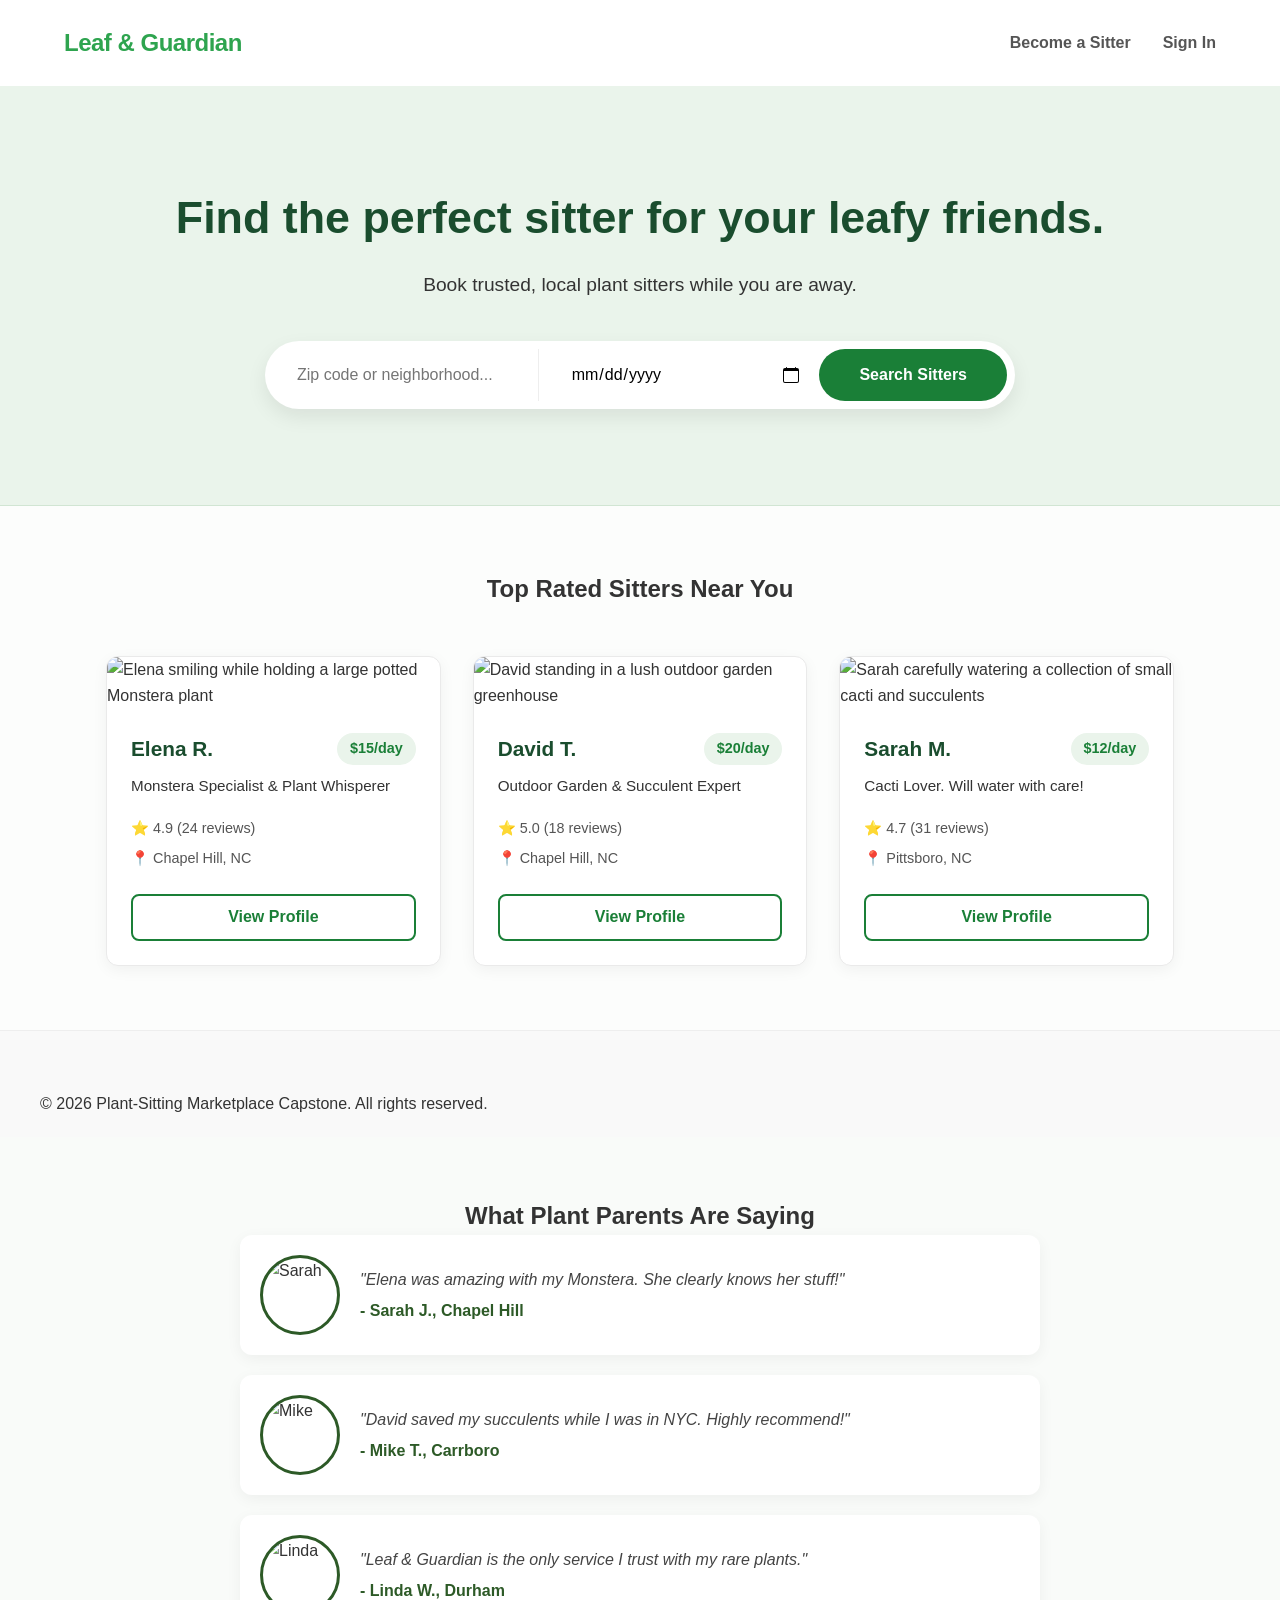
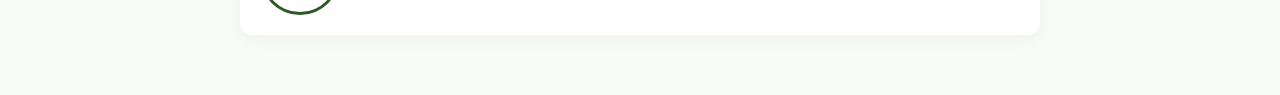
==== index.html @ a212be79 "Fixed typo" ====
<!doctype html>
<html lang="en">
  <head>
    <meta charset="UTF-8" />
    <meta name="viewport" content="width=device-width, initial-scale=1.0" />
    <title>Plant-Sitting Marketplace | Find Trusted Sitters</title>
    <link rel="stylesheet" href="styles.css" />
  </head>
  <body>
    <header class="site-header">
      <div class="logo">
        <h2>Leaf & Guardian</h2>
      </div>
      <nav class="primary-nav">
        <ul>
          <li><a href="#become-sitter">Become a Sitter</a></li>
          <li><a href="#sign-in">Sign In</a></li>
        </ul>
      </nav>
    </header>

    <main>
      <section class="hero-section">
        <div class="hero-content">
          <h1>Find the perfect sitter for your leafy friends.</h1>
          <p>Book trusted, local plant sitters while you are away.</p>

          <div class="search-bar-container">
            <form id="sitterSearchForm" class="search-form">
              <input
                type="text"
                id="locationInput"
                placeholder="Zip code or neighborhood..."
                aria-label="Enter zip code or neighborhood"
                required
              />
              <input
                type="date"
                id="datesInput"
                aria-label="Select dates for plant sitting"
                required
              />
              <button type="submit" id="searchSubmitBtn">Search Sitters</button>
            </form>
          </div>
        </div>
      </section>

      <!--Nice HTML semantics and hierarchy-->
      <section class="sitter-results-section">
        <h2>Top Rated Sitters Near You</h2>
        <div id="sitterGrid" class="sitter-grid">
          <article class="sitter-card">
            <img
              src="https://images.unsplash.com/photo-1601288496920-b6154fe3626a?auto=format&fit=crop&w=600&h=360&q=80"
              alt="Elena smiling while holding a large potted Monstera plant"
              class="sitter-photo"
            />
            <div class="sitter-info">
              <div class="sitter-header">
                <h3>Elena R.</h3>
                <span class="sitter-rate">$15/day</span>
              </div>
              <p class="sitter-tagline">
                Monstera Specialist & Plant Whisperer
              </p>
              <div class="sitter-meta">
                <span>⭐ 4.9 (24 reviews)</span>
                <span>📍 Chapel Hill, NC</span>
              </div>
              <button
                class="view-profile-btn"
                aria-label="View Elena's full profile"
              >
                View Profile
              </button>
            </div>
          </article>

          <article class="sitter-card">
            <img
              src="https://images.unsplash.com/photo-1592150621744-aca64f48394a?auto=format&fit=crop&w=600&h=360&q=80"
              alt="David standing in a lush outdoor garden greenhouse"
              class="sitter-photo"
            />
            <div class="sitter-info">
              <div class="sitter-header">
                <h3>David T.</h3>
                <span class="sitter-rate">$20/day</span>
              </div>
              <p class="sitter-tagline">Outdoor Garden & Succulent Expert</p>
              <div class="sitter-meta">
                <span>⭐ 5.0 (18 reviews)</span>
                <span>📍 Chapel Hill, NC</span>
              </div>
              <button
                class="view-profile-btn"
                aria-label="View David's full profile"
              >
                View Profile
              </button>
            </div>
          </article>

          <article class="sitter-card">
            <img
              src="https://images.unsplash.com/photo-1485955900006-10f4d324d411?auto=format&fit=crop&w=600&h=360&q=80"
              alt="Sarah carefully watering a collection of small cacti and succulents"
              class="sitter-photo"
            />
            <div class="sitter-info">
              <div class="sitter-header">
                <h3>Sarah M.</h3>
                <span class="sitter-rate">$12/day</span>
              </div>
              <p class="sitter-tagline">Cacti Lover. Will water with care!</p>
              <div class="sitter-meta">
                <span>⭐ 4.7 (31 reviews)</span>
                <span>📍 Pittsboro, NC</span>
              </div>
              <button
                class="view-profile-btn"
                aria-label="View Sarah's full profile"
              >
                View Profile
              </button>
            </div>
          </article>
        </div>
      </section>
    </main>

    <footer class="site-footer">
      <p>
        &copy; 2026 Plant-Sitting Marketplace Capstone. All rights reserved.
      </p>
    </footer>

    <script src="app.js"></script>

    <section class="reviews-section">
    <h2 class="section-title">What Plant Parents Are Saying</h2>
    <div class="reviews-container">
        <div class="review-card">
            <img src="https://randomuser.me/api/portraits/women/44.jpg" alt="Sarah" class="reviewer-img">
            <div class="review-content">
                <p class="review-text">"Elena was amazing with my Monstera. She clearly knows her stuff!"</p>
                <p class="review-author">- Sarah J., Chapel Hill</p>
            </div>
        </div>
        <div class="review-card">
            <img src="https://randomuser.me/api/portraits/men/32.jpg" alt="Mike" class="reviewer-img">
            <div class="review-content">
                <p class="review-text">"David saved my succulents while I was in NYC. Highly recommend!"</p>
                <p class="review-author">- Mike T., Carrboro</p>
            </div>
        </div>
        <div class="review-card">
            <img src="https://randomuser.me/api/portraits/women/68.jpg" alt="Linda" class="reviewer-img">
            <div class="review-content">
                <p class="review-text">"Leaf & Guardian is the only service I trust with my rare plants."</p>
                <p class="review-author">- Linda W., Durham</p>
            </div>
        </div>
    </div>
</section>
  </body>
</html>
---- styles.css ----
:root {
    /* Colors */
    --primary-green: #2d5a27;
    --text-dark: #333333;
    --bg-light: #fcfdfc;
    --white: #ffffff;

    /* Spacing & Sizing */
    --radius-standard: 8px;
    --space-md: 20px;
    --space-lg: 60px;
}



/* ==========================================
   1. GLOBAL RESET & TYPOGRAPHY
   ========================================== */
* {
    margin: 0;
    padding: 0;
    box-sizing: border-box;
    font-family: -apple-system, BlinkMacSystemFont, "Segoe UI", Roboto, Helvetica, Arial, sans-serif;
}

body {
    background-color: #fcfdfc;
    color: #333;
    line-height: 1.6;
}

/* ==========================================
   2. HEADER & NAVIGATION
   ========================================== */
.site-header {
    display: flex;
    justify-content: space-between; /* Pushes logo left, nav right */
    align-items: center;
    padding: 1.5rem 5%;
    background: white;
    box-shadow: 0 2px 10px rgba(0,0,0,0.05);
}

.logo h2 {
    color: #2ea44f; /* A trusting, natural green */
    font-weight: 800;
    letter-spacing: -0.5px;
}

.primary-nav ul {
    list-style: none;
    display: flex;
    gap: 2rem; /* Spaces out the menu items perfectly */
}

.primary-nav a {
    text-decoration: none;
    color: #555;
    font-weight: 600;
    transition: color 0.2s ease;
}

.primary-nav a:hover {
    color: #2ea44f;
}

/* ==========================================
   3. HERO SECTION (The main banner)
   ========================================== */
.hero-section {
    text-align: center;
    padding: 6rem 1rem;
    background-color: #eaf4eb; /* Soft green background */
    border-bottom: 1px solid #d1e5d3;
}

.hero-content h1 {
    font-size: 2.8rem;
    color: #1a4d2e;
    margin-bottom: 1rem;
}

.hero-content p {
    font-size: 1.2rem;
    color: #333; /* Darkened from #555 for WCAG AA compliance */
    margin-bottom: 2.5rem;
}

/* =========================================
   4. THE SEARCH BAR
   ========================================= */
.search-bar-container {
    max-width: 750px;
    margin: 0 auto;
    background: white;
    padding: 0.5rem;
    border-radius: 50px; /* Gives it that modern "pill" shape */
    box-shadow: 0 8px 20px rgba(0,0,0,0.08);
    overflow: hidden; /* Acts like scissors for the rounded corners! */
}

.search-form {
    display: flex;
    gap: 0.5rem;
}

.search-form input {
    flex: 1; /* Allows the text input to take up the most space */
    padding: 1rem 1.5rem;
    border: none;
    background: transparent;
    font-size: 1rem;
    outline: none;
}

/* Adds a subtle divider line between inputs */
#locationInput {
    border-right: 1px solid #eee;
    border-radius: 50px 0 0 50px;
}

.search-form button {
    padding: 1rem 2.5rem;
    background: #1a7f37; /* Darkened from #2ea44f for WCAG AA compliance */
    color: white;
    border: none;
    border-radius: 50px;
    font-size: 1rem;
    font-weight: bold;
    cursor: pointer;
    transition: background 0.2s ease;
}

.search-form button:hover {
    background: #115c26; /* Darkened the hover state to match */
}

/* Temporary spacing for our next step */
.sitter-results-section {
    padding: 4rem 5%;
    text-align: center;
}


/* ==========================================
   5. SITTER PROFILE CARDS (CSS Grid)
   ========================================== */
.sitter-grid {
    display: grid;
    /* This line is pure magic. It auto-sizes the cards for mobile, tablet, and desktop automatically! */
    grid-template-columns: repeat(auto-fit, minmax(300px, 1fr));
    gap: 2rem;
    max-width: 1100px;
    margin: 3rem auto 0;
    padding: 0 1rem;
}

.sitter-card {
    background: white;
    border-radius: 12px;
    overflow: hidden;
    box-shadow: 0 4px 15px rgba(0,0,0,0.05);
    transition: transform 0.2s ease, box-shadow 0.2s ease;
    text-align: left;
    border: 1px solid #eaeaea;
}

/* Adds a nice premium "lift" effect when the user hovers over the card */
.sitter-card:hover {
    transform: translateY(-5px);
    box-shadow: 0 8px 25px rgba(0,0,0,0.1);
}

.sitter-image-placeholder {
    height: 180px;
    background-color: #d1e5d3; /* Soft green placeholder */
    display: flex;
    align-items: center;
    justify-content: center;
    color: #1a7f37;
    font-weight: bold;
}

.sitter-info {
    padding: 1.5rem;
}

.sitter-header {
    display: flex;
    justify-content: space-between;
    align-items: center;
    margin-bottom: 0.5rem;
}

.sitter-header h3 {
    color: #1a4d2e;
    font-size: 1.3rem;
}

.sitter-rate {
    background: #eaf4eb;
    color: #1a7f37;
    padding: 0.3rem 0.8rem;
    border-radius: 20px;
    font-weight: bold;
    font-size: 0.9rem;
}

.sitter-tagline {
    color: #333;
    font-size: 0.95rem;
    margin-bottom: 1.2rem;
}

.sitter-meta {
    display: flex;
    flex-direction: column;
    gap: 0.4rem;
    font-size: 0.9rem;
    color: #555;
    margin-bottom: 1.5rem;
}

.view-profile-btn {
    width: 100%;
    padding: 0.8rem;
    background: white;
    color: #1a7f37;
    border: 2px solid #1a7f37;
    border-radius: 8px;
    font-weight: bold;
    font-size: 1rem;
    cursor: pointer;
    transition: all 0.2s ease;
}

.view-profile-btn:hover {
    background: #1a7f37;
    color: white;
}

/* ==========================================
   LOADING SPINNER ANIMATION
   ========================================== */
.spinner {
    display: inline-block;
    width: 1rem;
    height: 1rem;
    /* We create a transparent border, but make the top border white */
    border: 3px solid rgba(255, 255, 255, 0.3);
    border-radius: 50%;
    border-top-color: #ffffff;
    /* This makes it spin endlessly! */
    animation: spin 1s ease-in-out infinite;
    margin-right: 8px;
    vertical-align: middle;
}

@keyframes spin {
    to { transform: rotate(360deg); }
}

/* ==========================================
   PLANT SPROUTING ANIMATION (SUCCESS STATE)
   ========================================== */
.success-container {
    text-align: center;
    padding: 3rem 1rem;
    animation: fadeIn 0.5s ease-in;
}

.sprout-icon {
    font-size: 3rem;
    display: inline-block;
    opacity: 0;
    /* Start pushed down and tiny */
    transform: translateY(30px) scale(0.2); 
    /* The cubic-bezier gives it that natural, bouncy "spring" effect! */
    animation: sproutUp 0.8s cubic-bezier(0.175, 0.885, 0.32, 1.275) forwards;
}

/* Cascading delays so they grow one by one */
.sprout-1 { animation-delay: 0.1s; }
.sprout-2 { animation-delay: 0.3s; font-size: 4.5rem; margin: 0 15px; }
.sprout-3 { animation-delay: 0.5s; }

@keyframes sproutUp {
    to {
        opacity: 1;
        transform: translateY(0) scale(1);
    }
}

@keyframes fadeIn {
    from { opacity: 0; }
    to { opacity: 1; }
}

/* 1. Target the inputs inside your white search pill */
.search-container input {
    flex: 1; /* Tells the inputs to grow and fill available space evenly */
    min-width: 0; /* CRITICAL FIX: Forces the browser to let the input shrink smaller than its default User Agent size! */
    box-sizing: border-box; /* Ensures padding doesn't add to the total width */
}

/* 2. Target the button to ensure it never shrinks */
.search-container button {
    flex-shrink: 0; /* Tells the green button to NEVER shrink, forcing the inputs to shrink instead */
}

/* --- Cross-Browser Date Input Fix --- */
input[type="date"] {
    position: relative;
    appearance: none;
    -webkit-appearance: none;
    
    /* 1. Add the icon as a background image */
    background-image: url('data:image/svg+xml;utf8,<svg xmlns="http://www.w3.org/2000/svg" width="16" height="16" fill="currentColor" viewBox="0 0 16 16"><path d="M3.5 0a.5.5 0 0 1 .5.5V1h8V.5a.5.5 0 0 1 1 0V1h1a2 2 0 0 1 2 2v11a2 2 0 0 1-2 2H2a2 2 0 0 1-2-2V3a2 2 0 0 1 2-2h1V.5a.5.5 0 0 1 .5-.5zM1 4v10a1 1 0 0 0 1 1h12a1 1 0 0 0 1-1V4H1z"/></svg>');
    background-repeat: no-repeat;
    background-position: right 12px center;
    background-size: 16px;
    cursor: pointer;
}

/* 2. Stretch the invisible trigger to cover the whole box */
input[type="date"]::-webkit-calendar-picker-indicator {
    position: absolute;
    top: 0;
    left: 0;
    right: 0;
    bottom: 0;
    width: 100%;
    height: 100%;
    margin: 0;
    padding: 0;
    opacity: 0; /* Keeps the native icon hidden but functional */
    cursor: pointer;
}

/* 3. Specifically hide the duplicate Firefox native icon */
input[type="date"]::-moz-calendar-picker-indicator {
    display: none;
}

/* This only triggers on screens smaller than 600px (Mobile) */
@media (max-width: 600px) {
    /* Target the main container you showed in the screenshot */
    .search-bar-container {
        width: 95% !important;
        margin: 20px auto !important;
        background: transparent !important; /* Remove the pill background on mobile if desired */
        box-shadow: none !important;
    }

    /* Target the form inside the container */
    .search-form {
        flex-direction: column !important; /* This is the magic stacking command */
        display: flex !important;
        gap: 15px !important;
        background-color: white !important; /* Put the white background on the form itself */
        padding: 20px !important;
        border-radius: 20px !important;
        box-shadow: 0 4px 15px rgba(0,0,0,0.1) !important;
    }

    /* Make the inputs and button stretch to full width */
    .search-form input, 
    .search-form button {
        width: 100% !important;
        margin: 0 !important;
        border: 1px solid #ddd !important;
        border-radius: 10px !important;
        height: 55px !important; /* Thicker tap targets for mobile thumbs */
        font-size: 16px !important; /* Prevents iOS from zooming in on focus */
    }

    /* Hide the vertical lines (dividers) because they look weird in a vertical list */
    .divider {
        display: none !important;
    }
}

.reviews-section {
    padding: 60px 20px;
    background-color: #f9fbf9;
    text-align: center;
}

.reviews-container {
    display: flex;
    flex-direction: column; /* This stacks them vertically */
    align-items: center;    /* This centers the stack */
    gap: 20px;
    max-width: 800px;       /* Keeps the stack from being too wide */
    margin: 0 auto;
}

.review-card {
    background: white;
    padding: 20px;
    border-radius: 12px;
    box-shadow: 0 4px 15px rgba(0,0,0,0.05);
    display: flex;          /* Aligns image and text side-by-side inside the card */
    align-items: center;
    gap: 20px;
    width: 100%;            /* Makes cards uniform width */
    text-align: left;       /* Keeps the text readable */
}

.reviewer-img {
    width: 80px;
    height: 80px;
    border-radius: 50%;     /* Makes the picture a circle */
    object-fit: cover;
    border: 3px solid var(--primary-green);
}

.review-text {
    font-style: italic;
    color: #444;
    margin-bottom: 5px;
}

.review-author {
    font-weight: bold;
    color: var(--primary-green);
}

.faq-section {
    padding: 60px 20px;
    background-color: #fcfcfc;
    text-align: center;
}

.faq-container {
    max-width: 800px; /* Centers and limits the width of the whole FAQ */
    margin: 0 auto;
}

.faq-item {
    background: #fff;
    border-radius: 8px;
    box-shadow: 0 4px 15px rgba(0,0,0,0.03); /* Subtle, professional shadow */
    margin-bottom: 15px;
    text-align: left; /* Keeps the text aligned left within the card */
    width: 100%; /* Ensures the cards are uniform width */
    cursor: pointer; /* Makes it feel clickable */
}

/* Styles the clickable question bar */
.faq-question {
    padding: 20px;
    list-style: none; /* Hides the default bullet/marker */
    position: relative;
    outline: none;
}

.faq-question h3 {
    margin: 0;
    font-size: 1.1rem;
    color: #333;
    font-weight: 600;
}

/* Styling the built-in browser carrot (arrow) */
.faq-question::after {
    content: '❯'; /* This is the specific arrow you like */
    position: absolute;
    right: 20px;
    top: 50%;
    transform: translateY(-50%) rotate(90deg); /* Sets the arrow's starting position */
    font-size: 0.9rem;
    color: var(--primary-green); /* Your brand green */
    transition: transform 0.3s ease; /* Makes the arrow animate when clicked */
}

/* Rotates the arrow when the FAQ is opened */
.faq-item[open] .faq-question::after {
    transform: translateY(-50%) rotate(-90deg);
}

/* Styles the expanded answer box */
.faq-answer {
    padding: 0 20px 20px 20px;
}

.faq-answer p {
    color: #555;
    line-height: 1.6;
    margin: 0;
}

.site-footer {
    background-color: #f9f9f9;
    padding: 60px 40px 20px;
    border-top: 1px solid #eee;
    font-family: sans-serif;
}

.footer-container {
    display: grid;
    grid-template-columns: repeat(auto-fit, minmax(200px, 1fr));
    gap: 40px;
    max-width: 1200px;
    margin: 0 auto;
    text-align: left;
}

.footer-col h4 {
    color: #333;
    font-size: 1.1rem;
    margin-bottom: 20px;
    font-weight: 700;
}

.footer-col a {
    display: block;
    color: #666;
    text-decoration: none;
    font-size: 0.9rem;
    margin-bottom: 12px;
}

/* Newsletter Input Area */
.signup-group {
    display: flex;
    gap: 10px;
    margin-bottom: 10px;
}

.signup-group input {
    padding: 12px;
    border: 1px solid #ccc;
    border-radius: 8px;
    flex-grow: 1;
}

.signup-group button {
    padding: 12px 20px;
    background: white;
    border: 1px solid #ccc;
    border-radius: 25px;
    font-weight: bold;
    cursor: pointer;
}

.disclaimer {
    font-size: 0.75rem;
    color: #888;
    line-height: 1.4;
}

/* Bottom Row */
.footer-bottom {
    max-width: 1200px;
    margin: 40px auto 0;
    padding-top: 20px;
    border-top: 1px solid #eee;
    display: flex;
    justify-content: space-between;
    align-items: center;
}

.footer-bottom p {
    color: #999;
    font-size: 0.8rem;
}
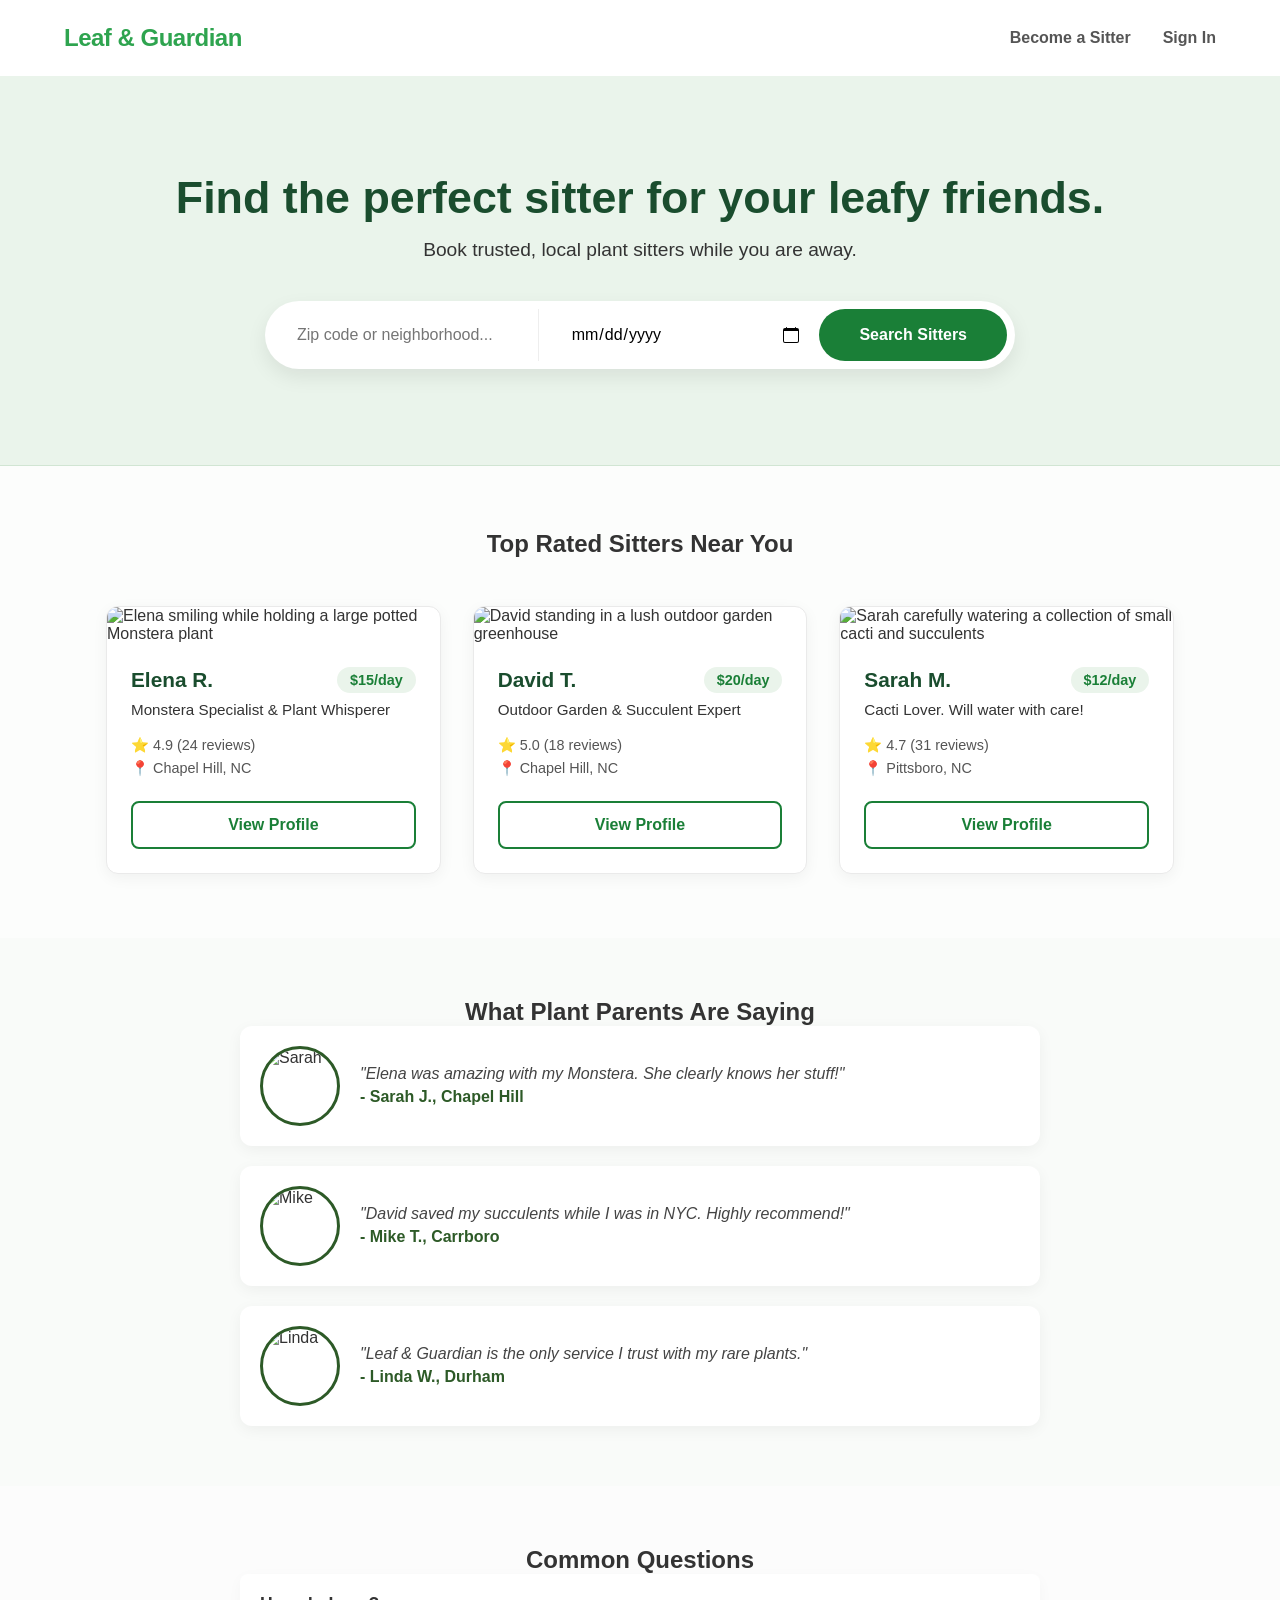
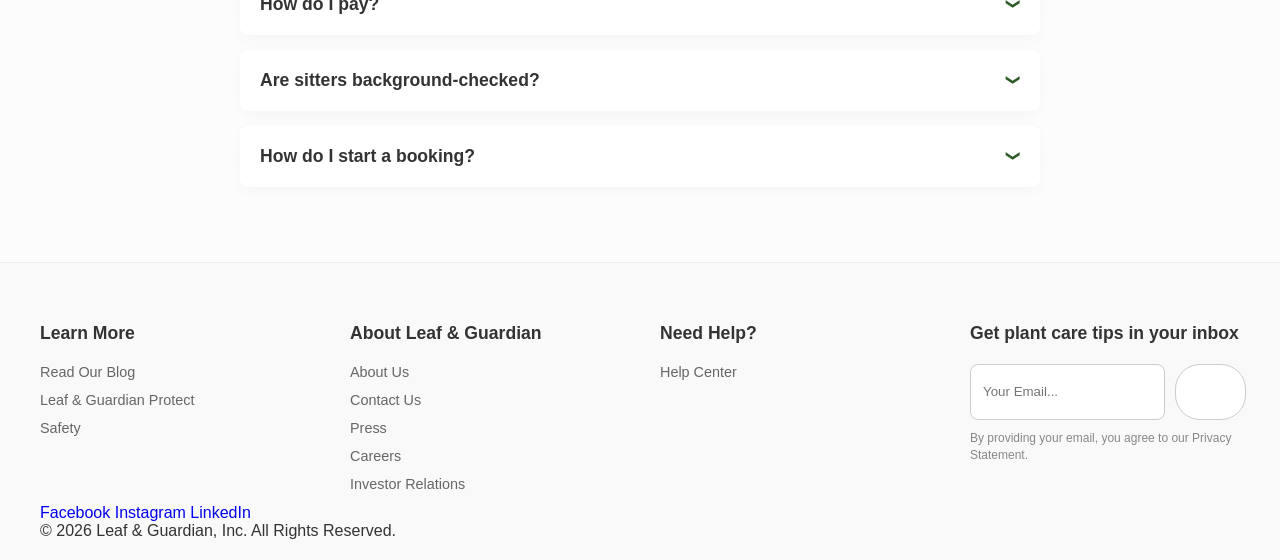
==== commit 8471a9a3: "Checkpoint: Cards and variables finalized, layout stabilized." ====
--- a/index.html
+++ b/index.html
@@ -130,32 +130,27 @@
       </section>
     </main>
 
-    <footer class="site-footer">
-      <p>
-        &copy; 2026 Plant-Sitting Marketplace Capstone. All rights reserved.
-      </p>
-    </footer>
 
     <script src="app.js"></script>
 
     <section class="reviews-section">
     <h2 class="section-title">What Plant Parents Are Saying</h2>
     <div class="reviews-container">
-        <div class="review-card">
+        <div class="review-card card">
             <img src="https://randomuser.me/api/portraits/women/44.jpg" alt="Sarah" class="reviewer-img">
             <div class="review-content">
                 <p class="review-text">"Elena was amazing with my Monstera. She clearly knows her stuff!"</p>
                 <p class="review-author">- Sarah J., Chapel Hill</p>
             </div>
         </div>
-        <div class="review-card">
+        <div class="review-card card">
             <img src="https://randomuser.me/api/portraits/men/32.jpg" alt="Mike" class="reviewer-img">
             <div class="review-content">
                 <p class="review-text">"David saved my succulents while I was in NYC. Highly recommend!"</p>
                 <p class="review-author">- Mike T., Carrboro</p>
             </div>
         </div>
-        <div class="review-card">
+        <div class="review-card card">
             <img src="https://randomuser.me/api/portraits/women/68.jpg" alt="Linda" class="reviewer-img">
             <div class="review-content">
                 <p class="review-text">"Leaf & Guardian is the only service I trust with my rare plants."</p>
@@ -164,5 +159,80 @@
         </div>
     </div>
 </section>
-  </body>
-</html>
+
+<section class="faq-section">
+    <div class="faq-container">
+        <h2 class="section-title">Common Questions</h2>
+
+        <details class="faq-item">
+            <summary class="faq-question">
+                <h3>How do I pay?</h3>
+            </summary>
+            <div class="faq-answer">
+                <p>Payments are securely processed through our online booking system.</p>
+            </div>
+        </details>
+
+        <details class="faq-item">
+            <summary class="faq-question">
+                <h3>Are sitters background-checked?</h3>
+            </summary>
+            <div class="faq-answer">
+                <p>Yes. All Leaf & Guardian sitters are fully background-checked and insured.</p>
+            </div>
+        </details>
+
+        <details class="faq-item">
+            <summary class="faq-question">
+                <h3>How do I start a booking?</h3>
+            </summary>
+            <div class="faq-answer">
+                <p>Browse our verified sitters, select a profile that fits your plant's needs, and click 'View Profile' to send a booking request directly to the sitter.</p>
+            </div>
+        </details>
+
+    </div>
+</section>
+
+<footer class="site-footer">
+    <div class="footer-container">
+        <div class="footer-col">
+            <h4>Learn More</h4>
+            <a href="#">Read Our Blog</a>
+            <a href="#">Leaf & Guardian Protect</a>
+            <a href="#">Safety</a>
+        </div>
+
+        <div class="footer-col">
+            <h4>About Leaf & Guardian</h4>
+            <a href="#">About Us</a>
+            <a href="#">Contact Us</a>
+            <a href="#">Press</a>
+            <a href="#">Careers</a>
+            <a href="#">Investor Relations</a>
+        </div>
+
+        <div class="footer-col">
+            <h4>Need Help?</h4>
+            <a href="#">Help Center</a>
+        </div>
+
+        <div class="footer-col newsletter">
+            <h4>Get plant care tips in your inbox</h4>
+            <div class="signup-group">
+                <input type="email" placeholder="Your Email...">
+                <button type="button" class="btn-primary">Sign up</button>
+            </div>
+            <p class="disclaimer">By providing your email, you agree to our Privacy Statement.</p>
+        </div>
+    </div>
+
+    <div class="social-icons">
+    <a href="#" style="text-decoration:none;"> Facebook </a>
+    <a href="#" style="text-decoration:none;"> Instagram </a>
+    <a href="#" style="text-decoration:none;"> LinkedIn </a>
+</div>
+        <p>&copy; 2026 Leaf & Guardian, Inc. All Rights Reserved.</p>
+    </div>
+</footer>
+  </body>
--- a/styles.css
+++ b/styles.css
@@ -1,18 +1,10 @@
 :root {
-    /* Colors */
     --primary-green: #2d5a27;
-    --text-dark: #333333;
-    --bg-light: #fcfdfc;
+    --text-dark: #333;
     --white: #ffffff;
-
-    /* Spacing & Sizing */
+    --space-md: 20px;
     --radius-standard: 8px;
-    --space-md: 20px;
-    --space-lg: 60px;
-}
-
-
-
+}
 /* ==========================================
    1. GLOBAL RESET & TYPOGRAPHY
    ========================================== */
@@ -26,7 +18,22 @@
 body {
     background-color: #fcfdfc;
     color: #333;
-    line-height: 1.6;
+}
+
+.btn-primary {
+    background-color: var(--primary-green);
+    color: var(--white);
+    padding: 10px var(--space-md);
+    border-radius: var(--radius-standard);
+    border: none;
+    cursor: pointer;
+}
+
+.card {
+    background-color: var(--white);
+    padding: var(--space-md);
+    border-radius: var(--radius-standard);
+    box-shadow: 0 4px 10px rgba(0,0,0,0.1);
 }
 
 /* ==========================================
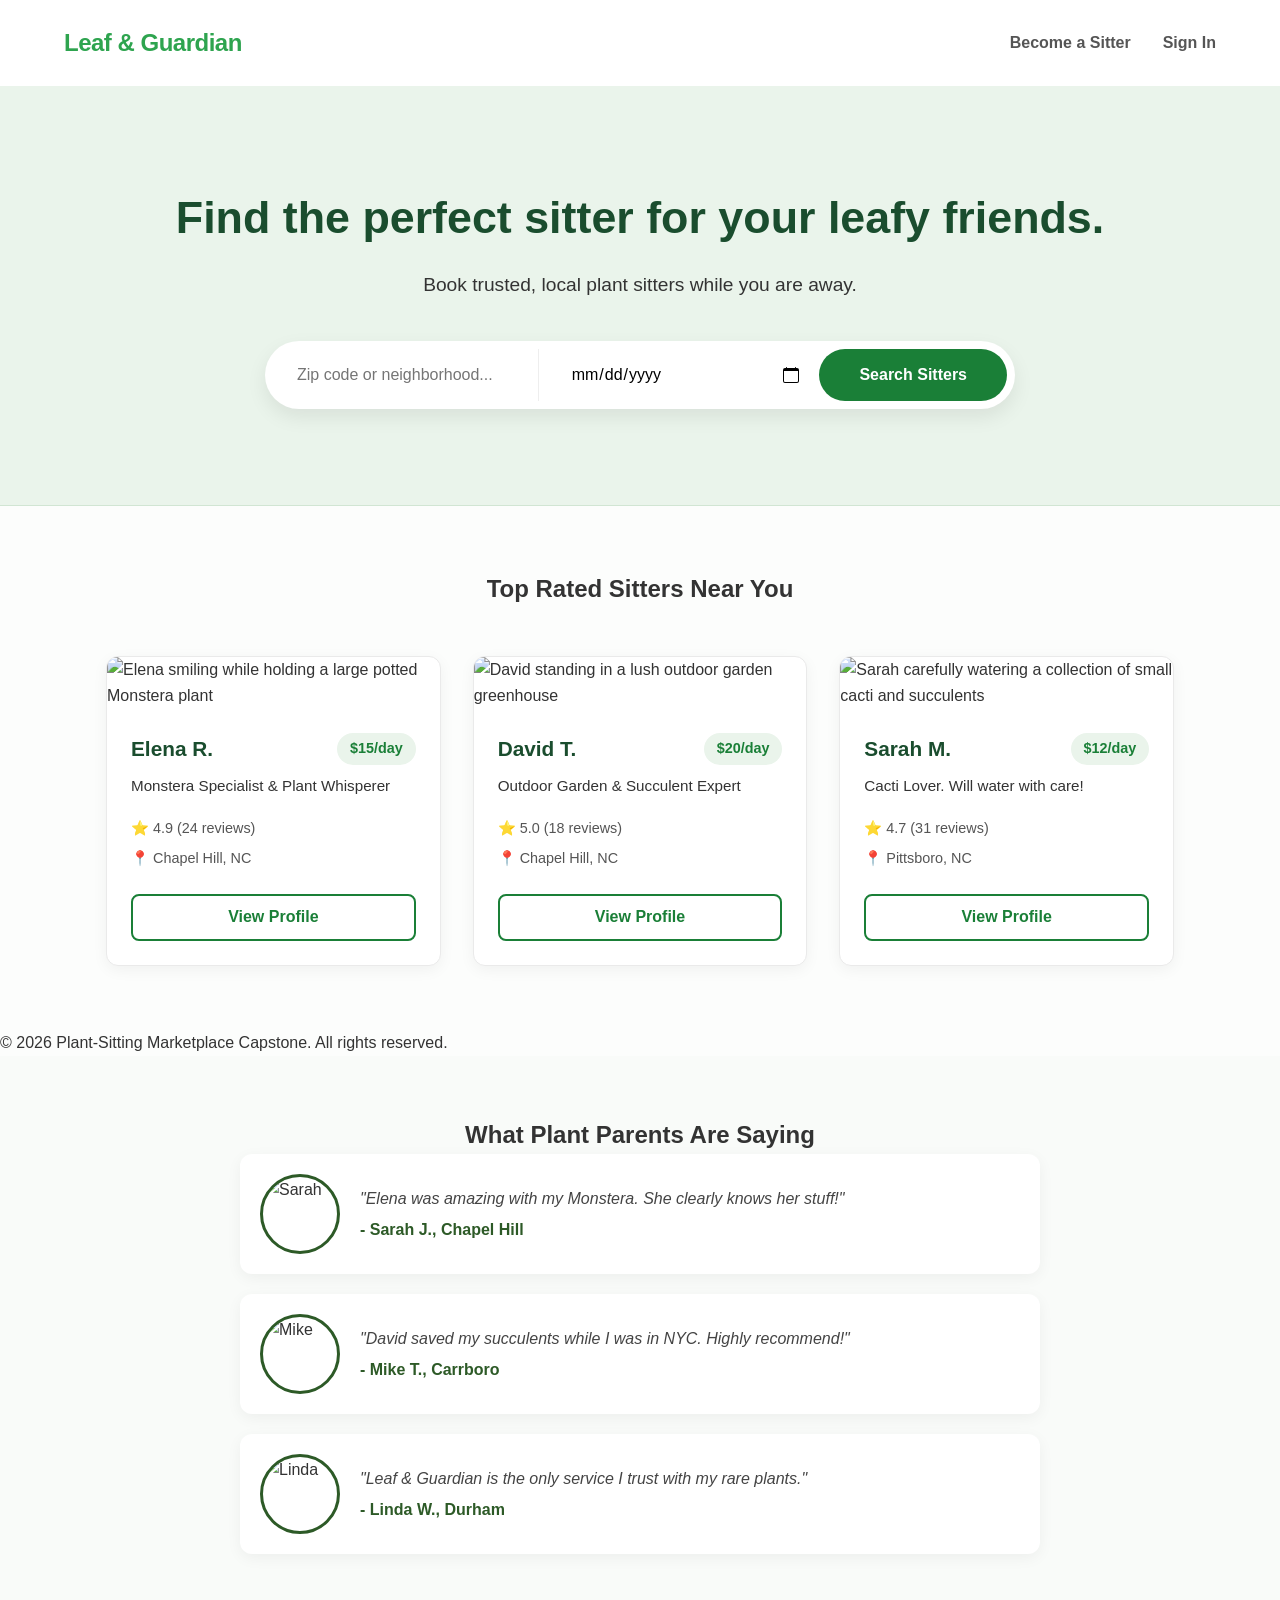
==== commit 0d6d094e: "feat: clean slate" ====
--- a/index.html
+++ b/index.html
@@ -130,109 +130,57 @@
       </section>
     </main>
 
+    <footer class="site-footer">
+      <p>
+        &copy; 2026 Plant-Sitting Marketplace Capstone. All rights reserved.
+      </p>
+    </footer>
 
     <script src="app.js"></script>
 
     <section class="reviews-section">
-    <h2 class="section-title">What Plant Parents Are Saying</h2>
-    <div class="reviews-container">
-        <div class="review-card card">
-            <img src="https://randomuser.me/api/portraits/women/44.jpg" alt="Sarah" class="reviewer-img">
-            <div class="review-content">
-                <p class="review-text">"Elena was amazing with my Monstera. She clearly knows her stuff!"</p>
-                <p class="review-author">- Sarah J., Chapel Hill</p>
-            </div>
+      <h2 class="section-title">What Plant Parents Are Saying</h2>
+      <div class="reviews-container">
+        <div class="review-card">
+          <img
+            src="https://randomuser.me/api/portraits/women/44.jpg"
+            alt="Sarah"
+            class="reviewer-img"
+          />
+          <div class="review-content">
+            <p class="review-text">
+              "Elena was amazing with my Monstera. She clearly knows her stuff!"
+            </p>
+            <p class="review-author">- Sarah J., Chapel Hill</p>
+          </div>
         </div>
-        <div class="review-card card">
-            <img src="https://randomuser.me/api/portraits/men/32.jpg" alt="Mike" class="reviewer-img">
-            <div class="review-content">
-                <p class="review-text">"David saved my succulents while I was in NYC. Highly recommend!"</p>
-                <p class="review-author">- Mike T., Carrboro</p>
-            </div>
+        <div class="review-card">
+          <img
+            src="https://randomuser.me/api/portraits/men/32.jpg"
+            alt="Mike"
+            class="reviewer-img"
+          />
+          <div class="review-content">
+            <p class="review-text">
+              "David saved my succulents while I was in NYC. Highly recommend!"
+            </p>
+            <p class="review-author">- Mike T., Carrboro</p>
+          </div>
         </div>
-        <div class="review-card card">
-            <img src="https://randomuser.me/api/portraits/women/68.jpg" alt="Linda" class="reviewer-img">
-            <div class="review-content">
-                <p class="review-text">"Leaf & Guardian is the only service I trust with my rare plants."</p>
-                <p class="review-author">- Linda W., Durham</p>
-            </div>
+        <div class="review-card">
+          <img
+            src="https://randomuser.me/api/portraits/women/68.jpg"
+            alt="Linda"
+            class="reviewer-img"
+          />
+          <div class="review-content">
+            <p class="review-text">
+              "Leaf & Guardian is the only service I trust with my rare plants."
+            </p>
+            <p class="review-author">- Linda W., Durham</p>
+          </div>
         </div>
-    </div>
-</section>
-
-<section class="faq-section">
-    <div class="faq-container">
-        <h2 class="section-title">Common Questions</h2>
-
-        <details class="faq-item">
-            <summary class="faq-question">
-                <h3>How do I pay?</h3>
-            </summary>
-            <div class="faq-answer">
-                <p>Payments are securely processed through our online booking system.</p>
-            </div>
-        </details>
-
-        <details class="faq-item">
-            <summary class="faq-question">
-                <h3>Are sitters background-checked?</h3>
-            </summary>
-            <div class="faq-answer">
-                <p>Yes. All Leaf & Guardian sitters are fully background-checked and insured.</p>
-            </div>
-        </details>
-
-        <details class="faq-item">
-            <summary class="faq-question">
-                <h3>How do I start a booking?</h3>
-            </summary>
-            <div class="faq-answer">
-                <p>Browse our verified sitters, select a profile that fits your plant's needs, and click 'View Profile' to send a booking request directly to the sitter.</p>
-            </div>
-        </details>
-
-    </div>
-</section>
-
-<footer class="site-footer">
-    <div class="footer-container">
-        <div class="footer-col">
-            <h4>Learn More</h4>
-            <a href="#">Read Our Blog</a>
-            <a href="#">Leaf & Guardian Protect</a>
-            <a href="#">Safety</a>
-        </div>
-
-        <div class="footer-col">
-            <h4>About Leaf & Guardian</h4>
-            <a href="#">About Us</a>
-            <a href="#">Contact Us</a>
-            <a href="#">Press</a>
-            <a href="#">Careers</a>
-            <a href="#">Investor Relations</a>
-        </div>
-
-        <div class="footer-col">
-            <h4>Need Help?</h4>
-            <a href="#">Help Center</a>
-        </div>
-
-        <div class="footer-col newsletter">
-            <h4>Get plant care tips in your inbox</h4>
-            <div class="signup-group">
-                <input type="email" placeholder="Your Email...">
-                <button type="button" class="btn-primary">Sign up</button>
-            </div>
-            <p class="disclaimer">By providing your email, you agree to our Privacy Statement.</p>
-        </div>
-    </div>
-
-    <div class="social-icons">
-    <a href="#" style="text-decoration:none;"> Facebook </a>
-    <a href="#" style="text-decoration:none;"> Instagram </a>
-    <a href="#" style="text-decoration:none;"> LinkedIn </a>
-</div>
-        <p>&copy; 2026 Leaf & Guardian, Inc. All Rights Reserved.</p>
-    </div>
-</footer>
-  </body>+      </div>
+    </section>
+  </body>
+</html>
--- a/styles.css
+++ b/styles.css
@@ -1,10 +1,3 @@
-:root {
-    --primary-green: #2d5a27;
-    --text-dark: #333;
-    --white: #ffffff;
-    --space-md: 20px;
-    --radius-standard: 8px;
-}
 /* ==========================================
    1. GLOBAL RESET & TYPOGRAPHY
    ========================================== */
@@ -18,22 +11,7 @@
 body {
     background-color: #fcfdfc;
     color: #333;
-}
-
-.btn-primary {
-    background-color: var(--primary-green);
-    color: var(--white);
-    padding: 10px var(--space-md);
-    border-radius: var(--radius-standard);
-    border: none;
-    cursor: pointer;
-}
-
-.card {
-    background-color: var(--white);
-    padding: var(--space-md);
-    border-radius: var(--radius-standard);
-    box-shadow: 0 4px 10px rgba(0,0,0,0.1);
+    line-height: 1.6;
 }
 
 /* ==========================================
@@ -419,7 +397,7 @@
     height: 80px;
     border-radius: 50%;     /* Makes the picture a circle */
     object-fit: cover;
-    border: 3px solid var(--primary-green);
+    border: 3px solid #2d5a27;
 }
 
 .review-text {
@@ -430,145 +408,5 @@
 
 .review-author {
     font-weight: bold;
-    color: var(--primary-green);
-}
-
-.faq-section {
-    padding: 60px 20px;
-    background-color: #fcfcfc;
-    text-align: center;
-}
-
-.faq-container {
-    max-width: 800px; /* Centers and limits the width of the whole FAQ */
-    margin: 0 auto;
-}
-
-.faq-item {
-    background: #fff;
-    border-radius: 8px;
-    box-shadow: 0 4px 15px rgba(0,0,0,0.03); /* Subtle, professional shadow */
-    margin-bottom: 15px;
-    text-align: left; /* Keeps the text aligned left within the card */
-    width: 100%; /* Ensures the cards are uniform width */
-    cursor: pointer; /* Makes it feel clickable */
-}
-
-/* Styles the clickable question bar */
-.faq-question {
-    padding: 20px;
-    list-style: none; /* Hides the default bullet/marker */
-    position: relative;
-    outline: none;
-}
-
-.faq-question h3 {
-    margin: 0;
-    font-size: 1.1rem;
-    color: #333;
-    font-weight: 600;
-}
-
-/* Styling the built-in browser carrot (arrow) */
-.faq-question::after {
-    content: '❯'; /* This is the specific arrow you like */
-    position: absolute;
-    right: 20px;
-    top: 50%;
-    transform: translateY(-50%) rotate(90deg); /* Sets the arrow's starting position */
-    font-size: 0.9rem;
-    color: var(--primary-green); /* Your brand green */
-    transition: transform 0.3s ease; /* Makes the arrow animate when clicked */
-}
-
-/* Rotates the arrow when the FAQ is opened */
-.faq-item[open] .faq-question::after {
-    transform: translateY(-50%) rotate(-90deg);
-}
-
-/* Styles the expanded answer box */
-.faq-answer {
-    padding: 0 20px 20px 20px;
-}
-
-.faq-answer p {
-    color: #555;
-    line-height: 1.6;
-    margin: 0;
-}
-
-.site-footer {
-    background-color: #f9f9f9;
-    padding: 60px 40px 20px;
-    border-top: 1px solid #eee;
-    font-family: sans-serif;
-}
-
-.footer-container {
-    display: grid;
-    grid-template-columns: repeat(auto-fit, minmax(200px, 1fr));
-    gap: 40px;
-    max-width: 1200px;
-    margin: 0 auto;
-    text-align: left;
-}
-
-.footer-col h4 {
-    color: #333;
-    font-size: 1.1rem;
-    margin-bottom: 20px;
-    font-weight: 700;
-}
-
-.footer-col a {
-    display: block;
-    color: #666;
-    text-decoration: none;
-    font-size: 0.9rem;
-    margin-bottom: 12px;
-}
-
-/* Newsletter Input Area */
-.signup-group {
-    display: flex;
-    gap: 10px;
-    margin-bottom: 10px;
-}
-
-.signup-group input {
-    padding: 12px;
-    border: 1px solid #ccc;
-    border-radius: 8px;
-    flex-grow: 1;
-}
-
-.signup-group button {
-    padding: 12px 20px;
-    background: white;
-    border: 1px solid #ccc;
-    border-radius: 25px;
-    font-weight: bold;
-    cursor: pointer;
-}
-
-.disclaimer {
-    font-size: 0.75rem;
-    color: #888;
-    line-height: 1.4;
-}
-
-/* Bottom Row */
-.footer-bottom {
-    max-width: 1200px;
-    margin: 40px auto 0;
-    padding-top: 20px;
-    border-top: 1px solid #eee;
-    display: flex;
-    justify-content: space-between;
-    align-items: center;
-}
-
-.footer-bottom p {
-    color: #999;
-    font-size: 0.8rem;
+    color: #2d5a27;
 }
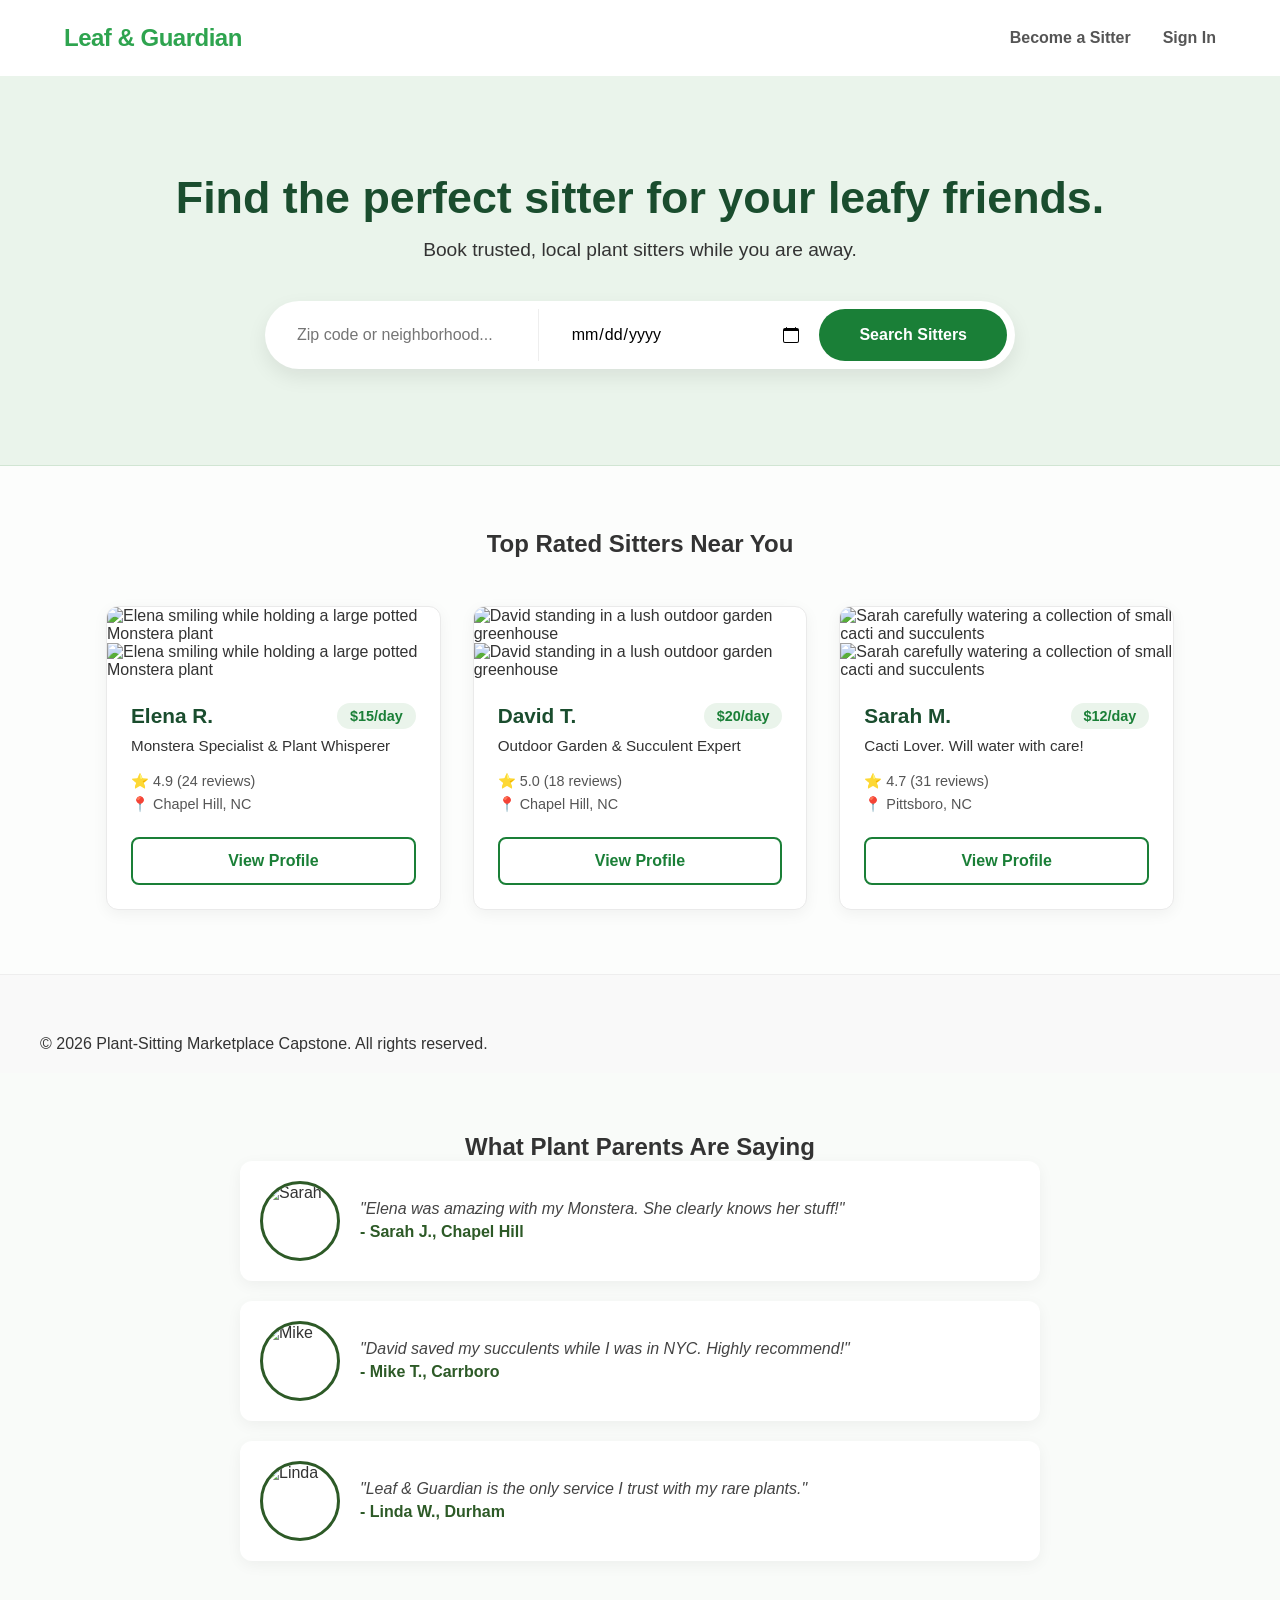
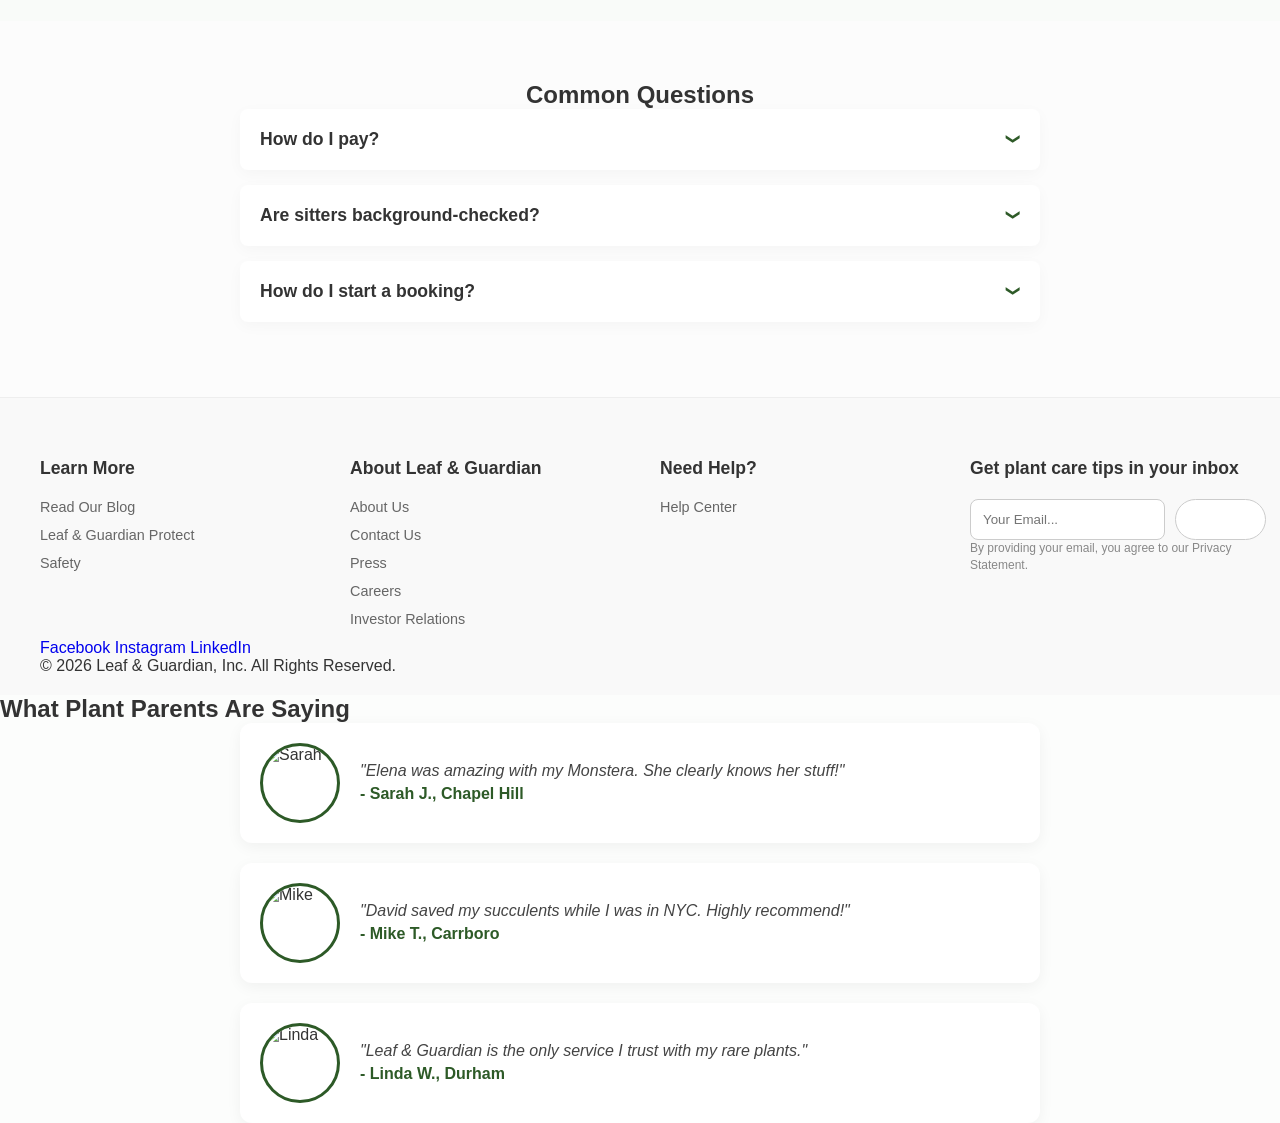
==== commit 1e4e5e17: "Merge branch 'main' into FAQ" ====
--- a/index.html
+++ b/index.html
@@ -56,6 +56,13 @@
               alt="Elena smiling while holding a large potted Monstera plant"
               class="sitter-photo"
             />
+            <picture>
+              <img
+                src="https://images.unsplash.com/photo-1601288496920-b6154fe3626a?auto=format&fit=crop&w=600&h=360&q=80"
+                alt="Elena smiling while holding a large potted Monstera plant"
+                class="sitter-photo"
+              />
+            </picture>
             <div class="sitter-info">
               <div class="sitter-header">
                 <h3>Elena R.</h3>
@@ -83,6 +90,13 @@
               alt="David standing in a lush outdoor garden greenhouse"
               class="sitter-photo"
             />
+            <picture>
+              <img
+                src="https://images.unsplash.com/photo-1592150621744-aca64f48394a?auto=format&fit=crop&w=600&h=360&q=80"
+                alt="David standing in a lush outdoor garden greenhouse"
+                class="sitter-photo"
+              />
+            </picture>
             <div class="sitter-info">
               <div class="sitter-header">
                 <h3>David T.</h3>
@@ -108,6 +122,13 @@
               alt="Sarah carefully watering a collection of small cacti and succulents"
               class="sitter-photo"
             />
+            <picture>
+              <img
+                src="https://images.unsplash.com/photo-1485955900006-10f4d324d411?auto=format&fit=crop&w=600&h=360&q=80"
+                alt="Sarah carefully watering a collection of small cacti and succulents"
+                class="sitter-photo"
+              />
+            </picture>
             <div class="sitter-info">
               <div class="sitter-header">
                 <h3>Sarah M.</h3>
@@ -139,6 +160,108 @@
     <script src="app.js"></script>
 
     <section class="reviews-section">
+    <h2 class="section-title">What Plant Parents Are Saying</h2>
+    <div class="reviews-container">
+        <div class="review-card card">
+            <img src="https://randomuser.me/api/portraits/women/44.jpg" alt="Sarah" class="reviewer-img">
+            <div class="review-content">
+                <p class="review-text">"Elena was amazing with my Monstera. She clearly knows her stuff!"</p>
+                <p class="review-author">- Sarah J., Chapel Hill</p>
+            </div>
+        </div>
+        <div class="review-card card">
+            <img src="https://randomuser.me/api/portraits/men/32.jpg" alt="Mike" class="reviewer-img">
+            <div class="review-content">
+                <p class="review-text">"David saved my succulents while I was in NYC. Highly recommend!"</p>
+                <p class="review-author">- Mike T., Carrboro</p>
+            </div>
+        </div>
+        <div class="review-card card">
+            <img src="https://randomuser.me/api/portraits/women/68.jpg" alt="Linda" class="reviewer-img">
+            <div class="review-content">
+                <p class="review-text">"Leaf & Guardian is the only service I trust with my rare plants."</p>
+                <p class="review-author">- Linda W., Durham</p>
+            </div>
+        </div>
+    </div>
+</section>
+
+<section class="faq-section">
+    <div class="faq-container">
+        <h2 class="section-title">Common Questions</h2>
+
+        <details class="faq-item">
+            <summary class="faq-question">
+                <h3>How do I pay?</h3>
+            </summary>
+            <div class="faq-answer">
+                <p>Payments are securely processed through our online booking system.</p>
+            </div>
+        </details>
+
+        <details class="faq-item">
+            <summary class="faq-question">
+                <h3>Are sitters background-checked?</h3>
+            </summary>
+            <div class="faq-answer">
+                <p>Yes. All Leaf & Guardian sitters are fully background-checked and insured.</p>
+            </div>
+        </details>
+
+        <details class="faq-item">
+            <summary class="faq-question">
+                <h3>How do I start a booking?</h3>
+            </summary>
+            <div class="faq-answer">
+                <p>Browse our verified sitters, select a profile that fits your plant's needs, and click 'View Profile' to send a booking request directly to the sitter.</p>
+            </div>
+        </details>
+
+    </div>
+</section>
+
+<footer class="site-footer">
+    <div class="footer-container">
+        <div class="footer-col">
+            <h4>Learn More</h4>
+            <a href="#">Read Our Blog</a>
+            <a href="#">Leaf & Guardian Protect</a>
+            <a href="#">Safety</a>
+        </div>
+
+        <div class="footer-col">
+            <h4>About Leaf & Guardian</h4>
+            <a href="#">About Us</a>
+            <a href="#">Contact Us</a>
+            <a href="#">Press</a>
+            <a href="#">Careers</a>
+            <a href="#">Investor Relations</a>
+        </div>
+
+        <div class="footer-col">
+            <h4>Need Help?</h4>
+            <a href="#">Help Center</a>
+        </div>
+
+        <div class="footer-col newsletter">
+            <h4>Get plant care tips in your inbox</h4>
+            <div class="signup-group">
+                <input type="email" placeholder="Your Email...">
+                <button type="button" class="btn-primary">Sign up</button>
+            </div>
+            <p class="disclaimer">By providing your email, you agree to our Privacy Statement.</p>
+        </div>
+    </div>
+
+    <div class="social-icons">
+    <a href="#" style="text-decoration:none;"> Facebook </a>
+    <a href="#" style="text-decoration:none;"> Instagram </a>
+    <a href="#" style="text-decoration:none;"> LinkedIn </a>
+</div>
+        <p>&copy; 2026 Leaf & Guardian, Inc. All Rights Reserved.</p>
+    </div>
+</footer>
+  </body>
       <h2 class="section-title">What Plant Parents Are Saying</h2>
       <div class="reviews-container">
         <div class="review-card">
--- a/styles.css
+++ b/styles.css
@@ -1,3 +1,10 @@
+:root {
+    --primary-green: #2d5a27;
+    --text-dark: #333;
+    --white: #ffffff;
+    --space-md: 20px;
+    --radius-standard: 8px;
+}
 /* ==========================================
    1. GLOBAL RESET & TYPOGRAPHY
    ========================================== */
@@ -11,7 +18,32 @@
 body {
     background-color: #fcfdfc;
     color: #333;
-    line-height: 1.6;
+}
+
+.btn-primary {
+    background-color: var(--primary-green);
+    color: var(--white);
+    padding: 10px 20px;
+    border-radius: var(--radius-standard);
+    border: none;
+    cursor: pointer;
+    white-space: nowrap
+}
+
+.card {
+    background-color: var(--white);
+    padding: var(--space-md);
+    border-radius: var(--radius-standard);
+    box-shadow: 0 4px 10px rgba(0,0,0,0.1);
+}
+
+picture, img {
+    display: block;
+}
+
+img {
+    height: auto;
+    max-width: 100%;
 }
 
 /* ==========================================
@@ -259,7 +291,7 @@
     display: inline-block;
     opacity: 0;
     /* Start pushed down and tiny */
-    transform: translateY(30px) scale(0.2); 
+    transform: translateY(30px) scale(0.2);
     /* The cubic-bezier gives it that natural, bouncy "spring" effect! */
     animation: sproutUp 0.8s cubic-bezier(0.175, 0.885, 0.32, 1.275) forwards;
 }
@@ -298,7 +330,7 @@
     position: relative;
     appearance: none;
     -webkit-appearance: none;
-    
+
     /* 1. Add the icon as a background image */
     background-image: url('data:image/svg+xml;utf8,<svg xmlns="http://www.w3.org/2000/svg" width="16" height="16" fill="currentColor" viewBox="0 0 16 16"><path d="M3.5 0a.5.5 0 0 1 .5.5V1h8V.5a.5.5 0 0 1 1 0V1h1a2 2 0 0 1 2 2v11a2 2 0 0 1-2 2H2a2 2 0 0 1-2-2V3a2 2 0 0 1 2-2h1V.5a.5.5 0 0 1 .5-.5zM1 4v10a1 1 0 0 0 1 1h12a1 1 0 0 0 1-1V4H1z"/></svg>');
     background-repeat: no-repeat;
@@ -349,7 +381,7 @@
     }
 
     /* Make the inputs and button stretch to full width */
-    .search-form input, 
+    .search-form input,
     .search-form button {
         width: 100% !important;
         margin: 0 !important;
@@ -397,6 +429,7 @@
     height: 80px;
     border-radius: 50%;     /* Makes the picture a circle */
     object-fit: cover;
+    border: 3px solid var(--primary-green);
     border: 3px solid #2d5a27;
 }
 
@@ -408,5 +441,148 @@
 
 .review-author {
     font-weight: bold;
+    color: var(--primary-green);
+}
+
+.faq-section {
+    padding: 60px 20px;
+    background-color: #fcfcfc;
+    text-align: center;
+}
+
+.faq-container {
+    max-width: 800px; /* Centers and limits the width of the whole FAQ */
+    margin: 0 auto;
+}
+
+.faq-item {
+    background: #fff;
+    border-radius: 8px;
+    box-shadow: 0 4px 15px rgba(0,0,0,0.03); /* Subtle, professional shadow */
+    margin-bottom: 15px;
+    text-align: left; /* Keeps the text aligned left within the card */
+    width: 100%; /* Ensures the cards are uniform width */
+    cursor: pointer; /* Makes it feel clickable */
+}
+
+/* Styles the clickable question bar */
+.faq-question {
+    padding: 20px;
+    list-style: none; /* Hides the default bullet/marker */
+    position: relative;
+    outline: none;
+}
+
+.faq-question h3 {
+    margin: 0;
+    font-size: 1.1rem;
+    color: #333;
+    font-weight: 600;
+}
+
+/* Styling the built-in browser carrot (arrow) */
+.faq-question::after {
+    content: '❯'; /* This is the specific arrow you like */
+    position: absolute;
+    right: 20px;
+    top: 50%;
+    transform: translateY(-50%) rotate(90deg); /* Sets the arrow's starting position */
+    font-size: 0.9rem;
+    color: var(--primary-green); /* Your brand green */
+    transition: transform 0.3s ease; /* Makes the arrow animate when clicked */
+}
+
+/* Rotates the arrow when the FAQ is opened */
+.faq-item[open] .faq-question::after {
+    transform: translateY(-50%) rotate(-90deg);
+}
+
+/* Styles the expanded answer box */
+.faq-answer {
+    padding: 0 20px 20px 20px;
+}
+
+.faq-answer p {
+    color: #555;
+    line-height: 1.6;
+    margin: 0;
+}
+
+.site-footer {
+    background-color: #f9f9f9;
+    padding: 60px 40px 20px;
+    border-top: 1px solid #eee;
+    font-family: sans-serif;
+}
+
+.footer-container {
+    display: grid;
+    grid-template-columns: repeat(auto-fit, minmax(200px, 1fr));
+    gap: 40px;
+    max-width: 1200px;
+    margin: 0 auto;
+    text-align: left;
+}
+
+.footer-col h4 {
+    color: #333;
+    font-size: 1.1rem;
+    margin-bottom: 20px;
+    font-weight: 700;
+}
+
+.footer-col a {
+    display: block;
+    color: #666;
+    text-decoration: none;
+    font-size: 0.9rem;
+    margin-bottom: 12px;
+}
+
+/* Newsletter Input Area */
+.signup-group {
+    display: flex;
+    align-items: center;
+    gap: 10px;
+    margin-top: var(--space-md);
+}
+
+.signup-group input {
+    padding: 12px;
+    border: 1px solid #ccc;
+    border-radius: 8px;
+    flex-grow: 1;
+}
+
+.signup-group button {
+    padding: 12px 20px;
+    background: white;
+    border: 1px solid #ccc;
+    border-radius: 25px;
+    font-weight: bold;
+    cursor: pointer;
+}
+
+.disclaimer {
+    font-size: 0.75rem;
+    color: #888;
+    line-height: 1.4;
+}
+
+/* Bottom Row */
+.footer-bottom {
+    max-width: 1200px;
+    margin: 40px auto 0;
+    padding-top: 20px;
+    border-top: 1px solid #eee;
+    display: flex;
+    justify-content: space-between;
+    align-items: center;
+}
+
+.footer-bottom p {
+    color: #999;
+    font-size: 0.8rem;
+}
     color: #2d5a27;
-}+}
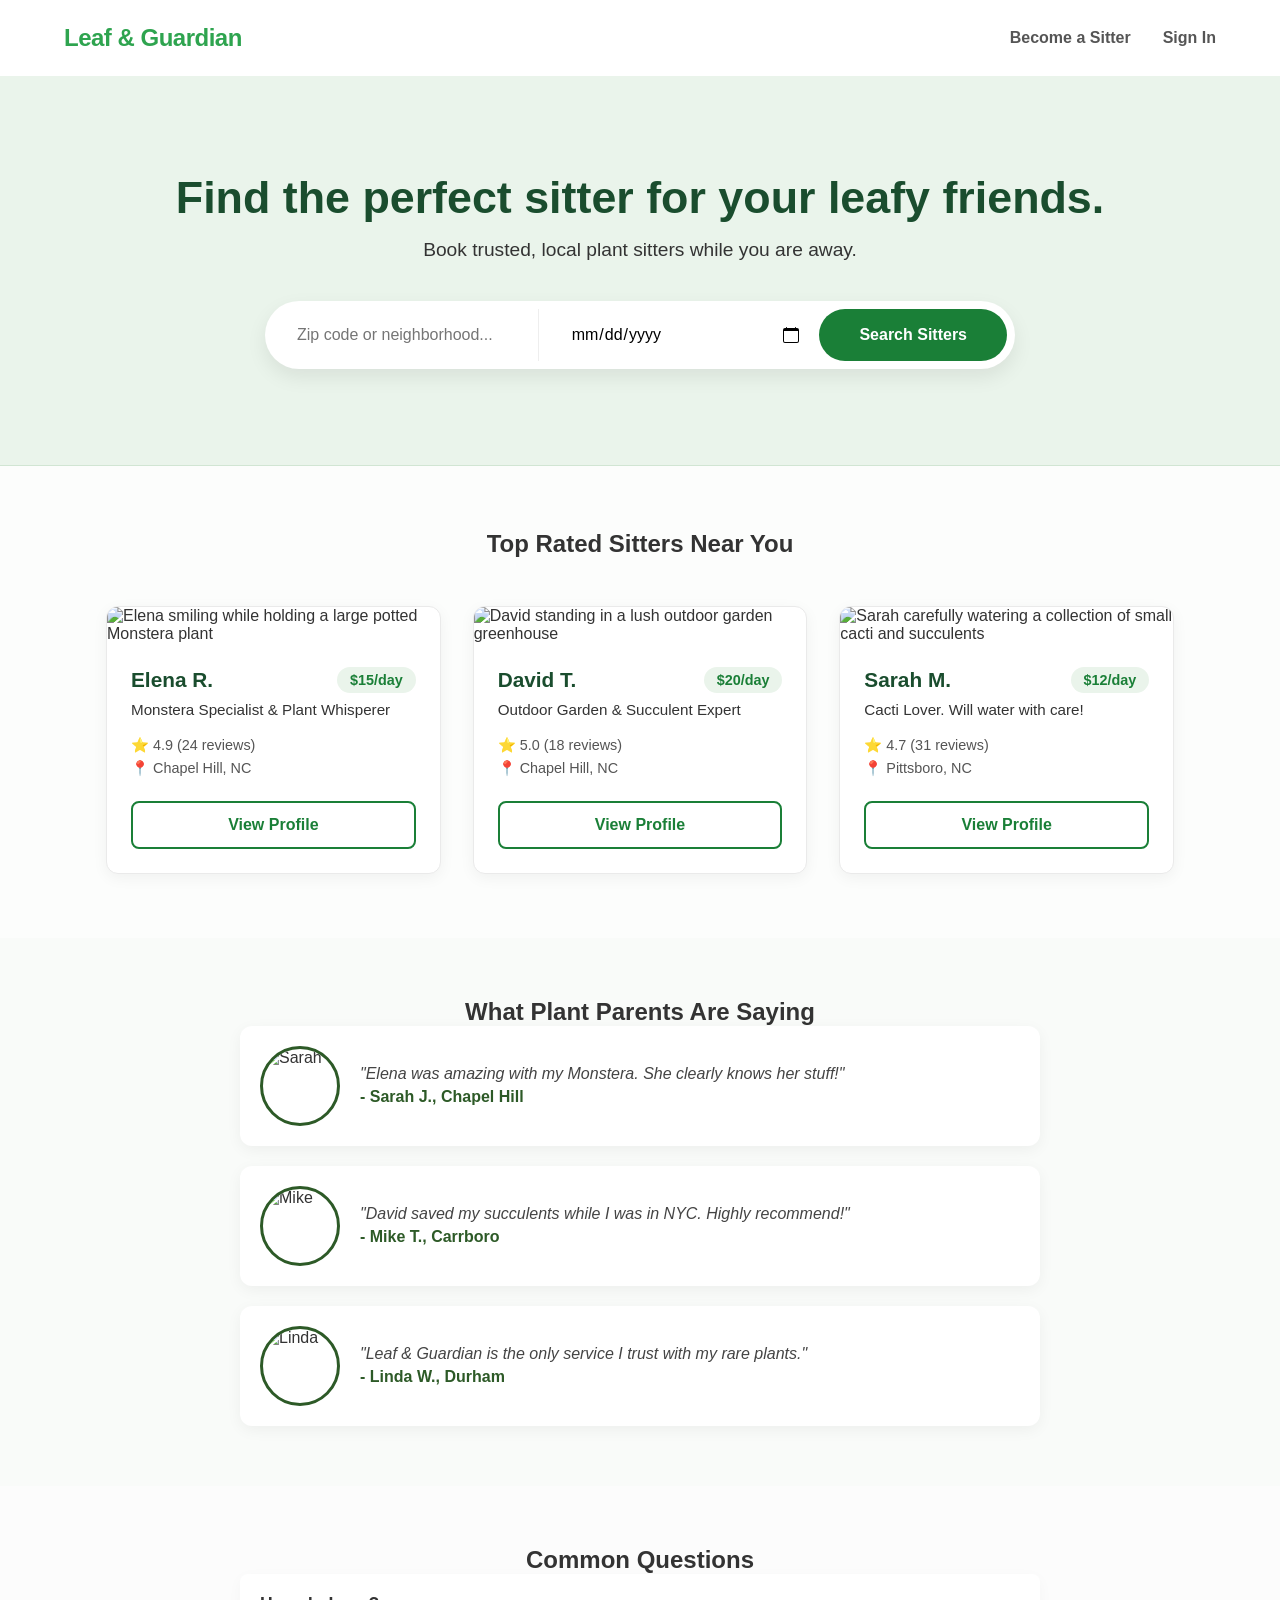
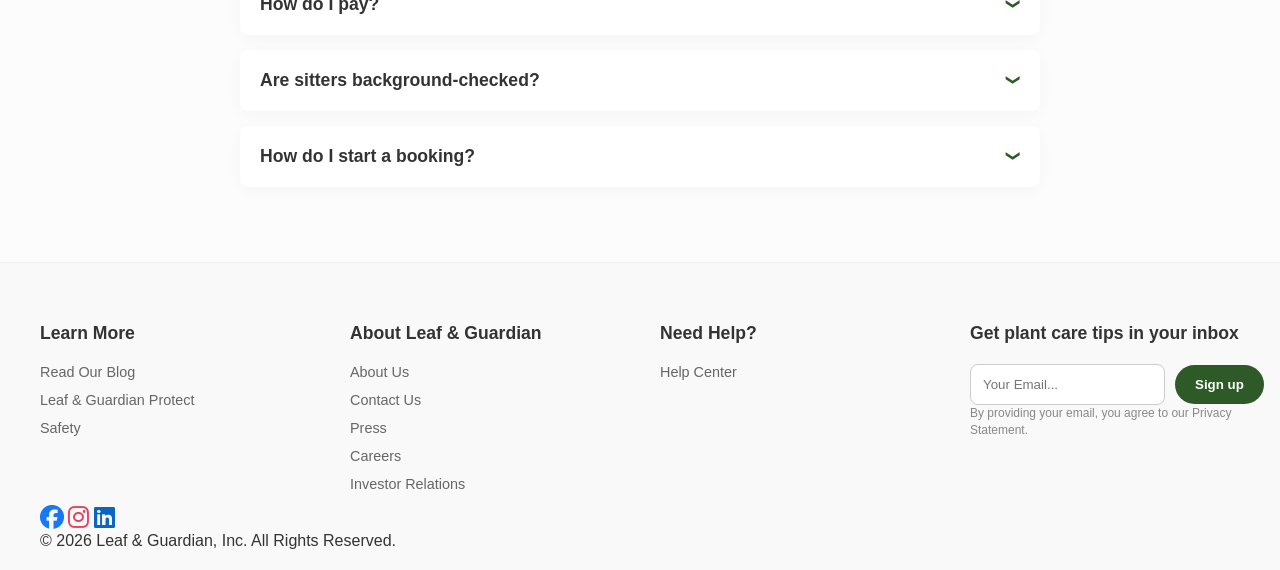
==== commit b46a19dd: "Fixed CSS errors and script loading issues" ====
--- a/index.html
+++ b/index.html
@@ -5,6 +5,7 @@
     <meta name="viewport" content="width=device-width, initial-scale=1.0" />
     <title>Plant-Sitting Marketplace | Find Trusted Sitters</title>
     <link rel="stylesheet" href="styles.css" />
+    <link rel="stylesheet" href="https://cdnjs.cloudflare.com/ajax/libs/font-awesome/6.4.0/css/all.min.css" />
   </head>
   <body>
     <header class="site-header">
@@ -26,7 +27,7 @@
           <p>Book trusted, local plant sitters while you are away.</p>
 
           <div class="search-bar-container">
-            <form id="sitterSearchForm" class="search-form">
+            <form id="sitterSearchForm" class="search-form" action="#" method="get">
               <input
                 type="text"
                 id="locationInput"
@@ -51,11 +52,7 @@
         <h2>Top Rated Sitters Near You</h2>
         <div id="sitterGrid" class="sitter-grid">
           <article class="sitter-card">
-            <img
-              src="https://images.unsplash.com/photo-1601288496920-b6154fe3626a?auto=format&fit=crop&w=600&h=360&q=80"
-              alt="Elena smiling while holding a large potted Monstera plant"
-              class="sitter-photo"
-            />
+            
             <picture>
               <img
                 src="https://images.unsplash.com/photo-1601288496920-b6154fe3626a?auto=format&fit=crop&w=600&h=360&q=80"
@@ -75,21 +72,11 @@
                 <span>⭐ 4.9 (24 reviews)</span>
                 <span>📍 Chapel Hill, NC</span>
               </div>
-              <button
-                class="view-profile-btn"
-                aria-label="View Elena's full profile"
-              >
-                View Profile
-              </button>
-            </div>
+              <a href="profile.html?name=Elena R." class="view-profile-btn" aria-label="View Elena's full profile">View Profile</a>
           </article>
 
           <article class="sitter-card">
-            <img
-              src="https://images.unsplash.com/photo-1592150621744-aca64f48394a?auto=format&fit=crop&w=600&h=360&q=80"
-              alt="David standing in a lush outdoor garden greenhouse"
-              class="sitter-photo"
-            />
+            
             <picture>
               <img
                 src="https://images.unsplash.com/photo-1592150621744-aca64f48394a?auto=format&fit=crop&w=600&h=360&q=80"
@@ -107,21 +94,11 @@
                 <span>⭐ 5.0 (18 reviews)</span>
                 <span>📍 Chapel Hill, NC</span>
               </div>
-              <button
-                class="view-profile-btn"
-                aria-label="View David's full profile"
-              >
-                View Profile
-              </button>
-            </div>
+              <a href="profile.html?name=David T." class="view-profile-btn">View Profile</a>
           </article>
 
           <article class="sitter-card">
-            <img
-              src="https://images.unsplash.com/photo-1485955900006-10f4d324d411?auto=format&fit=crop&w=600&h=360&q=80"
-              alt="Sarah carefully watering a collection of small cacti and succulents"
-              class="sitter-photo"
-            />
+            
             <picture>
               <img
                 src="https://images.unsplash.com/photo-1485955900006-10f4d324d411?auto=format&fit=crop&w=600&h=360&q=80"
@@ -139,25 +116,13 @@
                 <span>⭐ 4.7 (31 reviews)</span>
                 <span>📍 Pittsboro, NC</span>
               </div>
-              <button
-                class="view-profile-btn"
-                aria-label="View Sarah's full profile"
-              >
-                View Profile
-              </button>
-            </div>
+              <a href="profile.html?name=Sarah M." class="view-profile-btn">View Profile</a>
           </article>
         </div>
       </section>
     </main>
 
-    <footer class="site-footer">
-      <p>
-        &copy; 2026 Plant-Sitting Marketplace Capstone. All rights reserved.
-      </p>
-    </footer>
-
-    <script src="app.js"></script>
+    <script type="module" src="app.js"></script>
 
     <section class="reviews-section">
     <h2 class="section-title">What Plant Parents Are Saying</h2>
@@ -232,7 +197,7 @@
         <div class="footer-col">
             <h4>About Leaf & Guardian</h4>
             <a href="#">About Us</a>
-            <a href="#">Contact Us</a>
+            <a href="contact.html">Contact Us</a>
             <a href="#">Press</a>
             <a href="#">Careers</a>
             <a href="#">Investor Relations</a>
@@ -254,56 +219,12 @@
     </div>
 
     <div class="social-icons">
-    <a href="#" style="text-decoration:none;"> Facebook </a>
-    <a href="#" style="text-decoration:none;"> Instagram </a>
-    <a href="#" style="text-decoration:none;"> LinkedIn </a>
+    <a href="#" style="text-decoration:none; font-size: 1.5rem; color: #1877F2;"><i class="fab fa-facebook"></i></a>
+    <a href="#" style="text-decoration:none; font-size: 1.5rem; color: #E4405F;"><i class="fab fa-instagram"></i></a>
+    <a href="#" style="text-decoration:none; font-size: 1.5rem; color: #0A66C2;"><i class="fab fa-linkedin"></i></a>
 </div>
         <p>&copy; 2026 Leaf & Guardian, Inc. All Rights Reserved.</p>
     </div>
 </footer>
   </body>
-      <h2 class="section-title">What Plant Parents Are Saying</h2>
-      <div class="reviews-container">
-        <div class="review-card">
-          <img
-            src="https://randomuser.me/api/portraits/women/44.jpg"
-            alt="Sarah"
-            class="reviewer-img"
-          />
-          <div class="review-content">
-            <p class="review-text">
-              "Elena was amazing with my Monstera. She clearly knows her stuff!"
-            </p>
-            <p class="review-author">- Sarah J., Chapel Hill</p>
-          </div>
-        </div>
-        <div class="review-card">
-          <img
-            src="https://randomuser.me/api/portraits/men/32.jpg"
-            alt="Mike"
-            class="reviewer-img"
-          />
-          <div class="review-content">
-            <p class="review-text">
-              "David saved my succulents while I was in NYC. Highly recommend!"
-            </p>
-            <p class="review-author">- Mike T., Carrboro</p>
-          </div>
-        </div>
-        <div class="review-card">
-          <img
-            src="https://randomuser.me/api/portraits/women/68.jpg"
-            alt="Linda"
-            class="reviewer-img"
-          />
-          <div class="review-content">
-            <p class="review-text">
-              "Leaf & Guardian is the only service I trust with my rare plants."
-            </p>
-            <p class="review-author">- Linda W., Durham</p>
-          </div>
-        </div>
-      </div>
-    </section>
-  </body>
-</html>
+    
--- a/styles.css
+++ b/styles.css
@@ -27,7 +27,7 @@
     border-radius: var(--radius-standard);
     border: none;
     cursor: pointer;
-    white-space: nowrap
+    white-space: nowrap;
 }
 
 .card {
@@ -239,6 +239,8 @@
 }
 
 .view-profile-btn {
+    display: inline-block;
+    text-decoration: none;
     width: 100%;
     padding: 0.8rem;
     background: white;
@@ -247,6 +249,7 @@
     border-radius: 8px;
     font-weight: bold;
     font-size: 1rem;
+    text-align: center; /* Ensures text is centered now that it's a link */
     cursor: pointer;
     transition: all 0.2s ease;
 }
@@ -255,6 +258,7 @@
     background: #1a7f37;
     color: white;
 }
+
 
 /* ==========================================
    LOADING SPINNER ANIMATION
@@ -556,11 +560,17 @@
 
 .signup-group button {
     padding: 12px 20px;
-    background: white;
-    border: 1px solid #ccc;
+    background: var(--primary-green);
+    color: white;
+    border: none;
     border-radius: 25px;
     font-weight: bold;
     cursor: pointer;
+    transition: background 0.2s ease;
+}
+
+.signup-group button:hover {
+    background: #1a7f37;
 }
 
 .disclaimer {
@@ -583,6 +593,4 @@
 .footer-bottom p {
     color: #999;
     font-size: 0.8rem;
-}
-    color: #2d5a27;
-}
+}
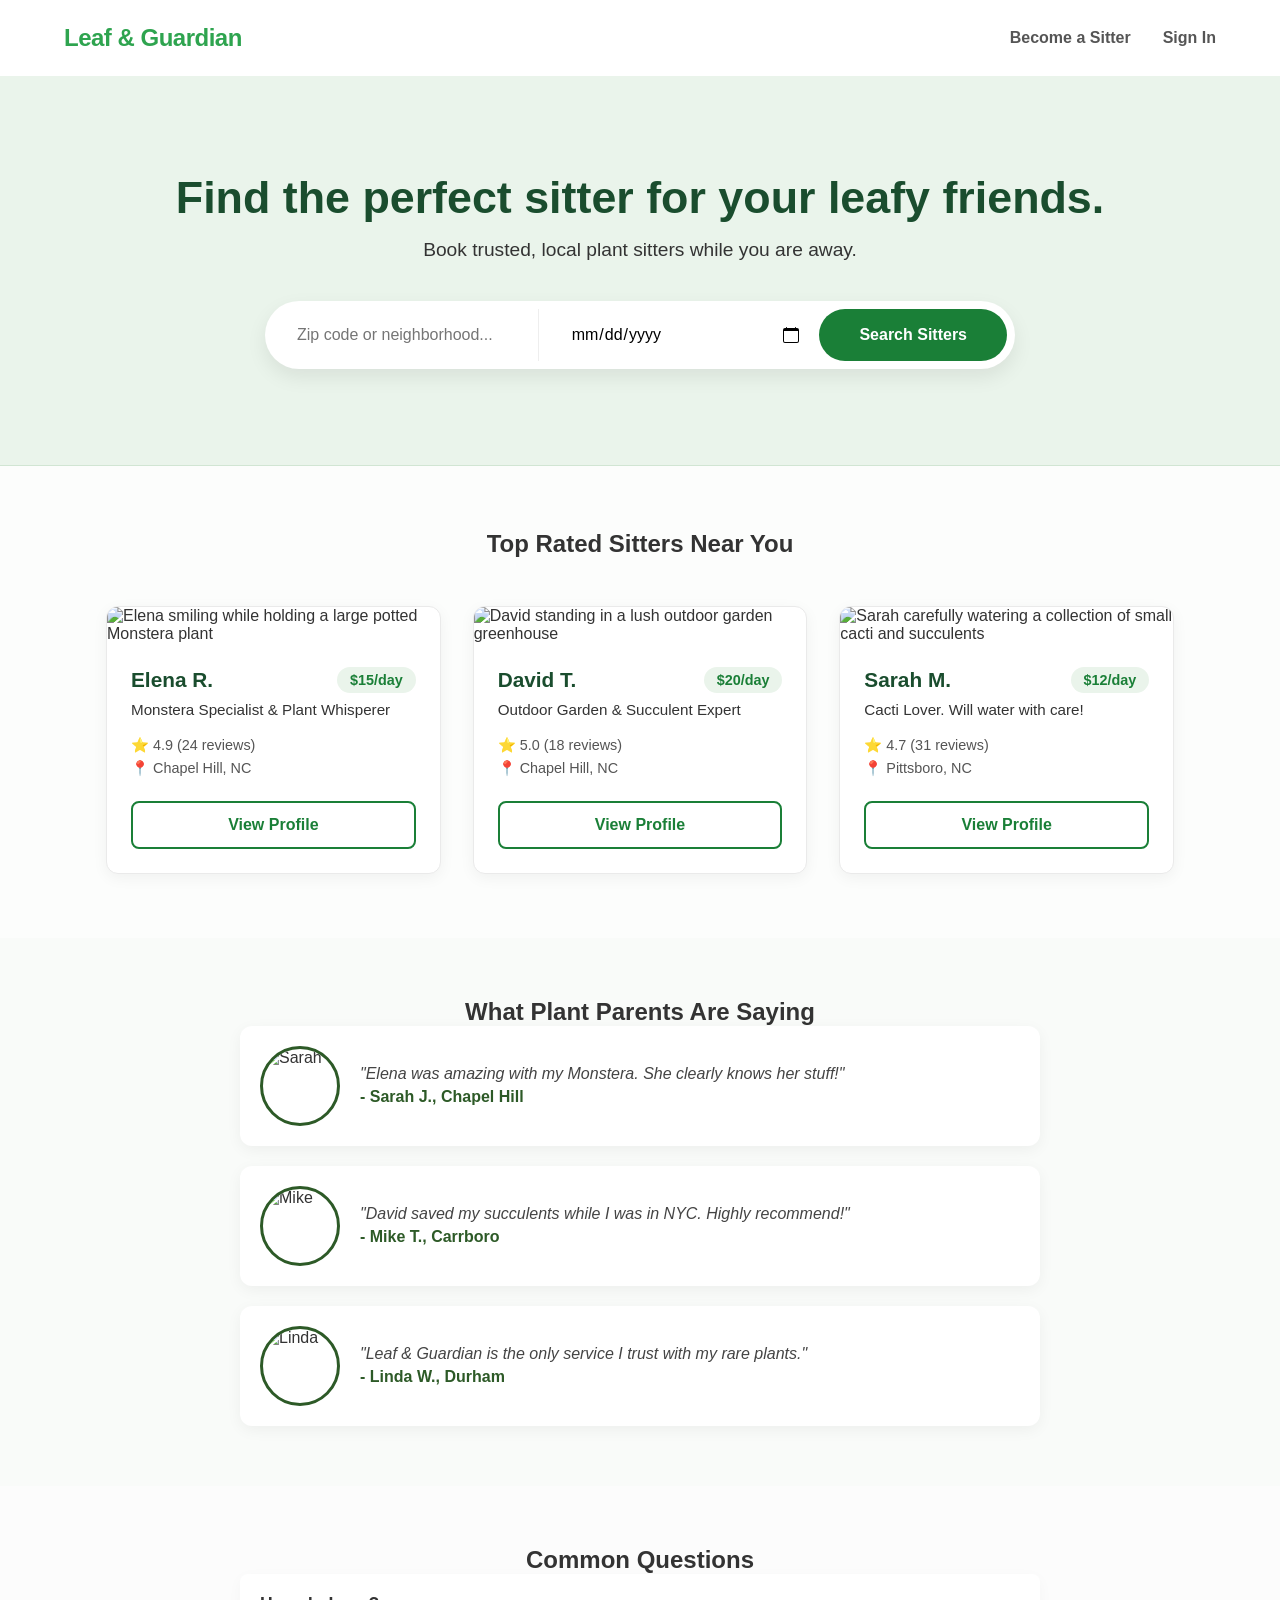
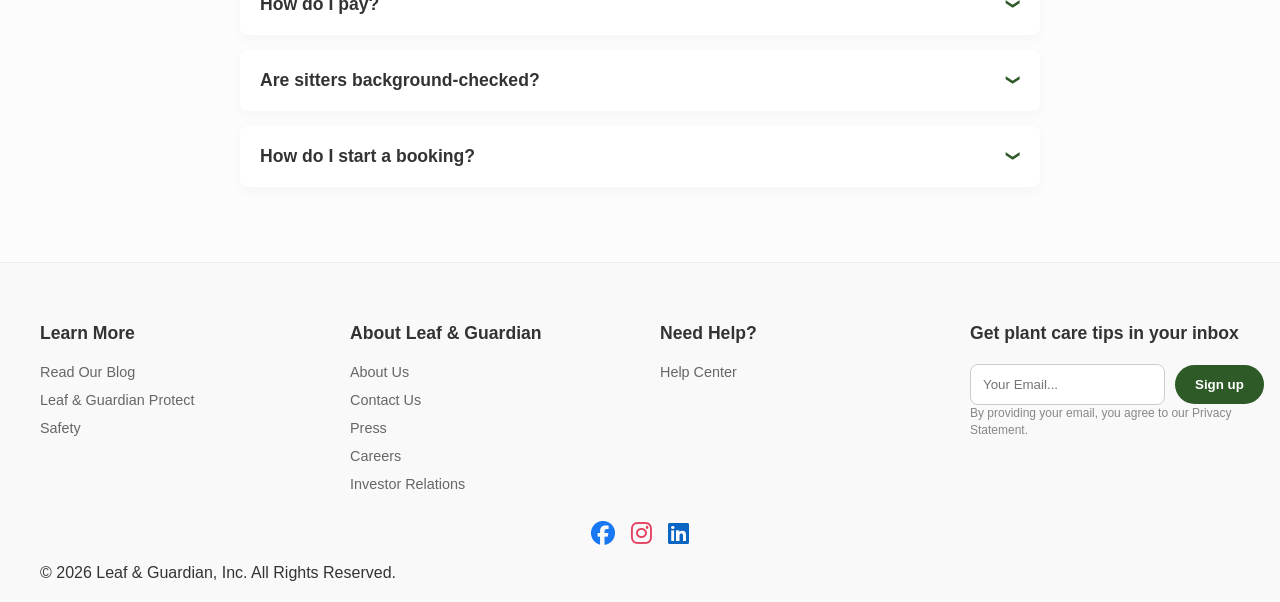
==== commit b3c2a0ba: "feat: complete marketplace with consistent design and booking system" ====
--- a/index.html
+++ b/index.html
@@ -218,11 +218,11 @@
         </div>
     </div>
 
-    <div class="social-icons">
-    <a href="#" style="text-decoration:none; font-size: 1.5rem; color: #1877F2;"><i class="fab fa-facebook"></i></a>
-    <a href="#" style="text-decoration:none; font-size: 1.5rem; color: #E4405F;"><i class="fab fa-instagram"></i></a>
-    <a href="#" style="text-decoration:none; font-size: 1.5rem; color: #0A66C2;"><i class="fab fa-linkedin"></i></a>
-</div>
+      <div class="social-icons">
+        <a href="#" class="social-link"><i class="fab fa-facebook"></i></a>
+        <a href="#" class="social-link"><i class="fab fa-instagram"></i></a>
+        <a href="#" class="social-link"><i class="fab fa-linkedin"></i></a>
+      </div>
         <p>&copy; 2026 Leaf & Guardian, Inc. All Rights Reserved.</p>
     </div>
 </footer>
--- a/styles.css
+++ b/styles.css
@@ -593,4 +593,152 @@
 .footer-bottom p {
     color: #999;
     font-size: 0.8rem;
+}
+
+/* Social Icons */
+.social-icons {
+    display: flex;
+    gap: 1rem;
+    justify-content: center;
+    margin: 1rem 0;
+}
+
+.social-link {
+    text-decoration: none;
+    font-size: 1.5rem;
+    color: #1877F2;
+    transition: opacity 0.2s ease;
+}
+
+.social-link:hover {
+    opacity: 0.8;
+}
+
+.social-link:nth-child(2) {
+    color: #E4405F;
+}
+
+.social-link:nth-child(3) {
+    color: #0A66C2;
+}
+
+/* ==========================================
+   DASHBOARD STYLES
+   ========================================== */
+.dashboard-body {
+    background-color: #f4fcf6;
+}
+
+.dashboard-header {
+    padding: 1rem 2rem;
+    background: white;
+    border-bottom: 1px solid #eaeaea;
+    display: flex;
+    justify-content: space-between;
+    align-items: center;
+}
+
+.dashboard-title {
+    color: #1a7f37;
+    margin: 0;
+    font-size: 1.5rem;
+}
+
+.dashboard-welcome {
+    color: #555;
+    font-weight: bold;
+}
+
+.dashboard-main {
+    max-width: 1000px;
+    margin: 3rem auto;
+    padding: 0 1rem;
+    display: grid;
+    grid-template-columns: 1fr 1fr;
+    gap: 2rem;
+}
+
+.pending-section h2 {
+    color: #333;
+    border-bottom: 2px solid #1a7f37;
+    padding-bottom: 0.5rem;
+}
+
+.pending-count {
+    background: #e74c3c;
+    color: white;
+    padding: 2px 8px;
+    border-radius: 12px;
+    font-size: 0.9rem;
+}
+
+.upcoming-section h2 {
+    color: #333;
+    border-bottom: 2px solid #ccc;
+    padding-bottom: 0.5rem;
+}
+
+.pending-list,
+.upcoming-list {
+    margin-top: 1.5rem;
+}
+
+/* ==========================================
+   PROFILE STYLES
+   ========================================== */
+.profile-header {
+    padding: 1rem;
+    border-bottom: 1px solid #eaeaea;
+}
+
+.profile-back-link {
+    color: #1a7f37;
+    text-decoration: none;
+    font-weight: bold;
+    font-size: 1.1rem;
+}
+
+.profile-main {
+    max-width: 800px;
+    margin: 3rem auto;
+    padding: 0 1rem;
+}
+
+.profile-container {
+    text-align: center;
+    padding: 3rem;
+    background: #f9f9f9;
+    border-radius: 12px;
+}
+
+/* Booking page styles */
+.booking-header {
+  padding: 1rem;
+  border-bottom: 1px solid #eaeaea;
+  display: flex;
+  justify-content: space-between;
+  align-items: center;
+}
+
+.booking-back-link {
+  color: #1a7f37;
+  text-decoration: none;
+  font-weight: bold;
+  font-size: 1.1rem;
+}
+
+.booking-secure-indicator {
+  color: #666;
+  font-size: 0.9rem;
+}
+
+.booking-main {
+  max-width: 800px;
+  margin: 3rem auto;
+  padding: 0 1rem;
+}
+
+.booking-container {
+  text-align: center;
+  padding: 3rem;
 }
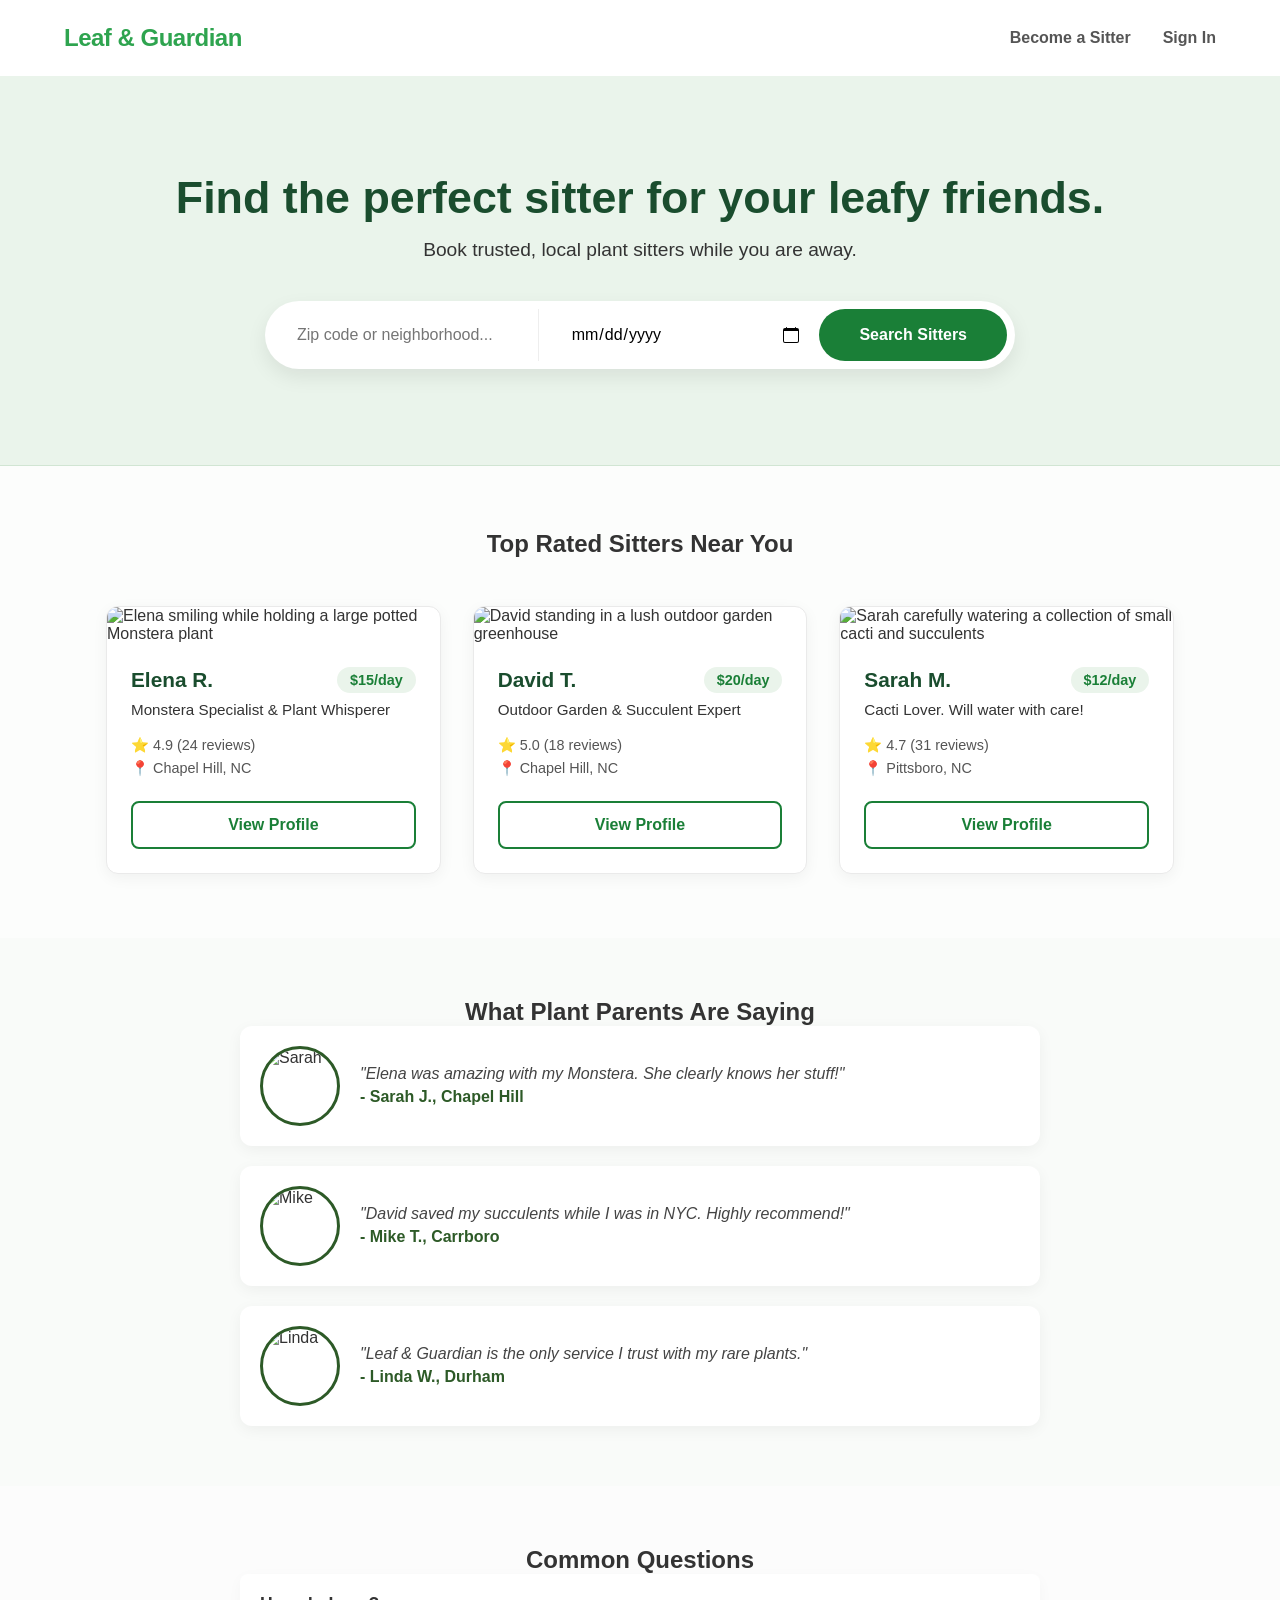
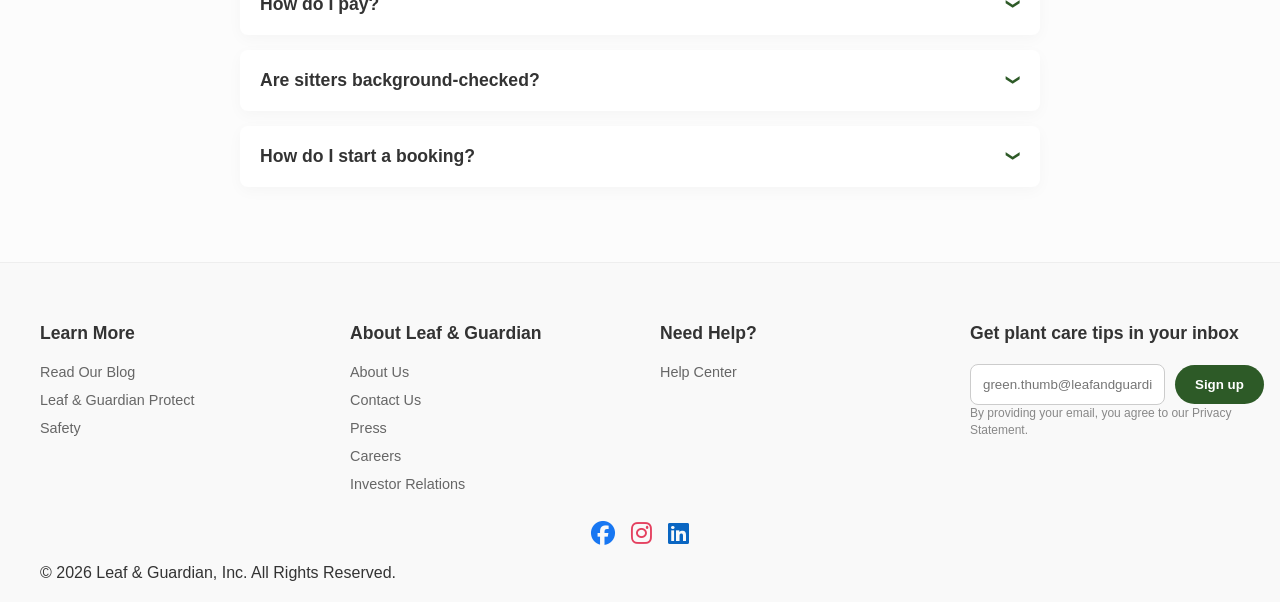
==== commit 368826cd: "feat: standardize email placeholders across all footers" ====
--- a/index.html
+++ b/index.html
@@ -211,7 +211,7 @@
         <div class="footer-col newsletter">
             <h4>Get plant care tips in your inbox</h4>
             <div class="signup-group">
-                <input type="email" placeholder="Your Email...">
+                <input type="email" placeholder="green.thumb@leafandguardian.com">
                 <button type="button" class="btn-primary">Sign up</button>
             </div>
             <p class="disclaimer">By providing your email, you agree to our Privacy Statement.</p>
